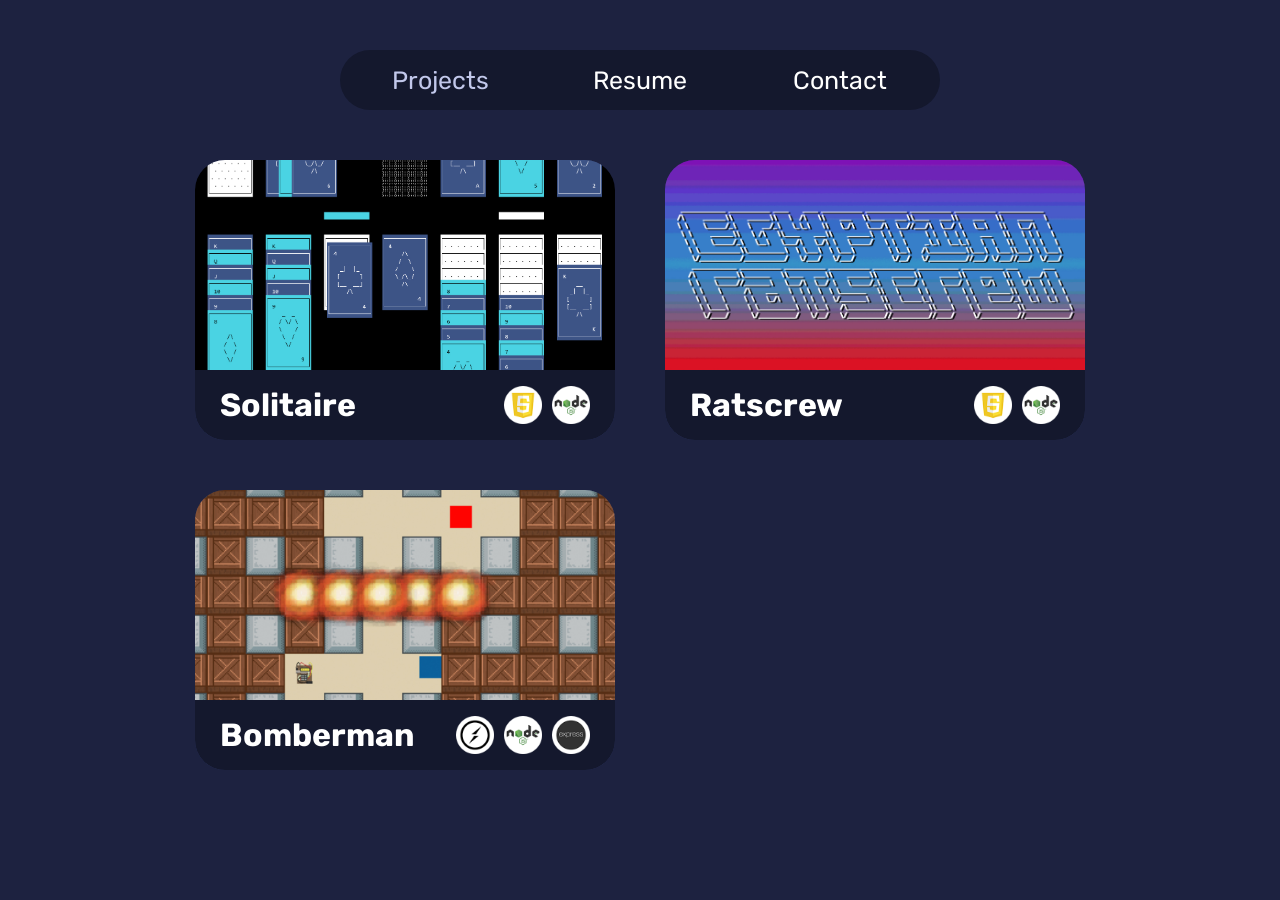
==== public/index.html @ 7356755d "File structure change for admin portal" ====
<!DOCTYPE html>
<html lang="en">
<head>
	<meta name="viewport" content="width=device-width, initial-scale=1" charset="UTF-8">
	<title>Julian Pabloff</title>
	<link href="https://fonts.googleapis.com/css?family=Rubik:400,700&display=swap" rel="stylesheet">
	<link rel="stylesheet" href="css/style.css">
	<link rel="stylesheet" href="css/links.css">
	<link rel="stylesheet" href="css/project.css">
	<link rel="stylesheet" href="css/modal.css">
	<link rel="stylesheet" href="css/resume.css">
	<link rel="stylesheet" href="css/contact.css">
	<script src="js/main.js"></script>
	<script src="js/project.js"></script>
</head>

<body>
	<div id="site-content"></div>
	<div id="main-container">
		<!-- <img src="img/julian-angular-signature.svg"/> -->
		<nav id="link-list">
			<a class="selected" id="projects-nav">Projects</a>
			<a id="resume-nav">Resume</a>
			<a id="contact-nav">Contact</a>
			<div id="highlight"></div>
		</nav>
		<div id="project-container">
			<div class="project" id="Solitaire">
				<div class="thumbnail solitaire-background"></div>
				<div class="moving-div">
					<div class="banner">
						<h2>Solitaire</h2>
						<div class="tech-icons">
							<img class="Javascript" src="img/technologies/javascript.png">
							<img class="Node.js" src="img/technologies/nodejs.png">
						</div>
					</div>
					<div class="description">
						<p>A fully functional solitaire application that runs in the terminal. Features include color themes, and vim key support for fast gameplay.</p>
					</div>
				</div>
				<button class="expand-button">
					<span>Select</span>
				</button>
			</div>
			<div class="project" id="Ratscrew">
				<div class="thumbnail ratscrew-background"></div>
				<div class="moving-div">
					<div class="banner">
						<h2>Ratscrew</h2>
						<div class="tech-icons">
							<img class="Javascript" src="img/technologies/javascript.png">
							<img class="Node.js" src="img/technologies/nodejs.png">
						</div>
					</div>
					<div class="description">
						<p>A multiplayer card game application that mimics the game Egyptian Ratscrew. It supports 2 to 4 players and runs in the terminal.</p>
					</div>
				</div>
				<button class="expand-button">
					<span>Select</span>
				</button>
			</div>
			<div class="project" id="Bomberman">
				<div class="thumbnail bomberman-background"></div>
				<div class="moving-div">
					<div class="banner">
						<h2>Bomberman</h2>
						<div class="tech-icons">
							<img class="socket.io" src="img/technologies/socketio.png">
							<img class="Node.js" src="img/technologies/nodejs.png">
							<img class="Express" src="img/technologies/express.png">
						</div>
					</div>
					<div class="description">
						<p>Inspired by a classic videogame, this app is a multiplayer game where you try to blow up the other players to win.</p>
					</div>
				</div>
				<button class="expand-button">
					<span>Select</span>
				</button>
			</div>
		</div>

		<div id="resume-container">
			<div class="button-container">
				<a href="julianpabloff.pdf" target="_blank" class="button" id="download-button" download>Download PDF</a>
			</div>
			<div class="page">
				<header>
					<div>
						<h1>JULIAN PABLOFF</h1>
						<h2>Full Stack Developer</h2>
					</div>
					<div class="contact_info">
						<span><a href="mailto:julianpabloff@gmail.com">julianpabloff@gmail.com</a> || (253) 777-9682</span>
						<a href="https://www.linkedin.com/in/julianpabloff" target="_blank">https://www.linkedin.com/in/julianpabloff</a>
						<a href="https://www.github.com/julianpabloff" target="_blank">https://www.github.com/julianpabloff</a>
					</div>
				</header>

				<main id="page1">
					<div class="projects">
						<h3>PROJECTS</h3>
						<div class="item">
							<div class="title">
								<h4>Instaspam - React</h4>
								<a href="https://github.com/Ne0nWinds/InstaSpam" target="_blank">[Click to view]</a>
							</div>
							<p>A photo sharing website similar to Instagram in which users can upload images and like other people's images.</p>
							<p>Technologies Used:</p>
							<ul>
								<li><b>React:</b> used to make the app run on a single page, like Instagram</li>
								<li><b>Node.js:</b> URL routing, data management,  and database design</li>
								<li><b>Express:</b> framework for communicating with the database</li>
								<li><b>MongoDB:</b> image storage and user info, and relationships between the two</li>
							</ul>
							<p>Other Features:</p>
							<ul>
								<li>Login and register page dynamically changes depending if the username entered exists in the database</li>
								<li>For file uploading we used Multer, and implemented drag and drop uploading</li>
							</ul>
						</div>
						<div class="item">
							<div class="title">
								<h4>Wedding Planner - C#/.NET</h4>
								<a href="https://www.github.com/julianpabloff/wedding_planner" target="_blank">[Click to view]</a>
							</div>
							<p>A website for creating wedding events. Users can create an account, add events, and RSVP.</p>
							<p>Technologies Used:</p>
							<ul>
								<li><b>.NET Framework:</b> used for all MVC (Models Views Contorllers) operations</li>
								<li><b>Entity Framework:</b> database communication that utilizes C# object-oriented code</li>
								<li><b>MySQL:</b> database design - many to many relationships and <b>CRUD</b> operations</li>
							</ul>
							<p>Other Features:</p>
							<ul>
							<li><span>Implements login and registration</span></li>
							</ul>
						</div>
						<div class="item">
							<div class="title">
								<h4>BomberMan - Javascript</h4>
								<a href="https://github.com/Ne0nWinds/BomberMan" target="_blank">[Click to view]</a>
							</div>
							<p>Inspired by a classic videogame, this app is a multiplayer game where you try to blow up the other players to win.</p>
							<p>Technologies used:</p>
							<ul>
								<li><b>Node.js:</b> server logic and managing players</li>
								<li><b>Socket.io:</b> enables multiple users to connect to the server</li>
								<li>Implements <b>object-oriented programming</b> with separate classes for game logic, display, controllers, etc.</li>
								<li>Random item drops that modify player speed and bomb power</li>
							</ul>
						</div>
						<div class="item">
							<div class="title">
								<h4>Ratscrew - Javascript</h4>
								<a href="https://github.com/julianpabloff/ratscrew" target="_blank">[Click to view]</a>
							</div>
							<p>A multiplayer card game application that mimics the game Egyptian Ratscrew. It supports 2 to 4 players and runs in the terminal.</p>
							<ul>
								<li>Made using <b>Node.js</b> and its console.log methods to dynamically move the cursor and draw the screen with high efficiency</li>
								<li>Implements <b>object-oriented programming</b> with separate classes for game rules, cards, players, controllers, and display</li>
								<li>Minimalist ASCII design with health bars to indicate how many cards you have</li>
								<li>Currently working on an online multiplayer system that utilizes TCP sockets</li>
							</ul>
						</div>
					</div>
					<div class="skills">
						<h3>SKILLS</h3>
						<div class="skill">
							<h4>Languages</h4>
							<ul>
								<li>Javascript</li>
								<li>Typescript</li>
								<li>Python</li>
								<li>C#</li>
								<li>SQL</li>
							</ul>
						</div>
						<div class="skill">
							<h4>Front End</h4>
							<ul>
								<li>React</li>
								<li>Angular</li>
								<li>HTML5</li>
								<li>CSS3</li>
								<li>Bootstrap</li>
								<li>jQuery</li>
								<li>Ajax</li>
							</ul>
						</div>
						<div class="skill">
							<h4>Back End</h4>
							<ul>
								<li>MySQL</li>
								<li>MongoDB</li>
								<li>Node.js</li>
								<li>PySpark</li>
								<li>Azure Databricks</li>
							</ul>
						</div>
						<div class="skill">
							<h4>Libraries & Frameworks</h4>
							<ul>
								<li>.NET Core</li>
								<li>ASP.NET</li>
								<li>Entity Framework</li>
								<li>Flask</li>
								<li>Django</li>
								<li>Express</li>
								<li>Mongoose</li>
							</ul>
						</div>
						<h3>SOFT SKILLS</h3>
						<ul>
							<li>Collaboration</li>
							<li>Problem Solving</li>
							<li>Detail-oriented</li>
							<li>Adaptive Learner</li>
							<li>Teaching</li>
						</ul>
					</div>
				</main>
			</div>
			<footer>
				<p>Page 1 of 2</p>
			</footer>
			<div class="page">
				<main id="page2">
					<div class="work">
						<h3>WORK EXPERIENCE</h3>
						<div class="item">
							<h4>Full Stack Junior Software Developer (Full Time) - MacDonald Miller (Seattle, WA)<span>Jan 2021 - Present</span></h4>
							<p>The purpose of this project was to create an web application that creates and manages estimates for construction jobs for the company. I worked on a small team with three other developers so I was able to play a bigger role than before in the design and development of the application.</p>
							<h4>Angular, C#, SQL<span>MacCap</span></h4>
							<ul>
								<li>Utilized an <span class="bold">Agile workflow</span> and <span class="bold">Azure DevOps</span> features to stay organized and work efficiently</li>
								<li>Used my front end experience to greatly improve the visual look and user experience of key parts of the application</li>
								<li>Used my UX experience to make suggestions to the team about how to improve the logic and operation of features</li>
								<li>Learned more about SQL: how to make transactions, stored procedures, and do schema comparisons, for example</li>
							</ul>
						</div>
						<div class="item">
							<h4>Full Stack Software Developer (Full Time) - Accenture (Redmond, WA)<span>Sept. 2020 - Dec. 2021</span></h4>
							<p>This consulting job gave me exposure to many different projects and technologies. I was assigned to the Microsoft account and worked on various projects such as:</p>
							<div class="indent">
								<h4>Angular, Node.js, PostgreSQL<span>Digital Value Delivery</span></h4>
								<ul>
									<li>A Microsoft tool for creating Business Scenarios to estimate revenue for various industries and accounts</li>
									<li>Utilized my full stack experience to make improvements to the front end design, API logic, and database structure</li>
									<li>Created a dynamic filtering tool that changes its available selections based on the filtered content</li>
								</ul>
								<h4>Angular, C#, SQL<span>ATOM Portal</span></h4>
								<ul>
									<li>Full stack web application for managing and visulizing Microsoft incident tickets, teams, and shifts</li>
									<li>Worked with front end, API, and back end code for various site improvements and new features</li>
								</ul>
								<h4>PySpark, Azure Databricks<span>Microsoft Federal</span></h4>
								<ul>
									<li>Developed data reports for contract data</li>
									<li>Used PySpark to make complex queries and functions to satisfy data mapping requirements</li>
								</ul>
								<h4>C#, Microsoft Bot Framework<span>Azure Chat Bot</span></h4>
								<ul>
									<li>Developed a chat bot that utilizes Azure Dev Ops APIs to help users create user stories</li>
									<li>Gained experience with Agile workflow, submitting code, and planning out sprints</li>
								</ul>
							</div>
						</div>
					</div>
					<div class="education">
						<h3>EDUCATION</h3>
						<div class="item">
							<div class="title">
								<h4>Coding Dojo (Bellevue, WA)</h4>
								<a href="https://certificate.dojo.news/9487851b-7a06-4494-9e7f-b852196b7a6d" target="_blank">[Click to view]</a>
							</div>
							<p>Received a Certificate of Completion in Full Stack Web Development as a result of over 1000 hours of studying three separate stacks and creating functional web applications.</p>
						</div>
						<div class="item">
							<h4>Puyallup High School (Puyallup, WA)</h4>
							<p>Took Advanced Placement courses in computer science, natural science, and math. Scored a perfect score on the final computer science AP Exam and recieved an A in the class. Graduated with an 3.00 overall GPA. </p>
						</div>
					</div>
				</main>
			</div>
			<footer>
				<p>Page 2 of 2</p>
		</div>

		<div id="contact-container">
			<h1>Get in touch</h1>
			<div class="contact-links">
				<a href="mailto:julianpabloff@gmail.com" class="contact">
					<img src="img/gmail.png" />
					<h2>Email</h2>
				</a>
				<a href="https://www.linkedin.com/in/julianpabloff" target="_blank" class="contact">
					<svg viewBox="0 0 34 34" style="color: #0a66c2;"><path d="M34,2.5v29A2.5,2.5,0,0,1,31.5,34H2.5A2.5,2.5,0,0,1,0,31.5V2.5A2.5,2.5,0,0,1,2.5,0h29A2.5,2.5,0,0,1,34,2.5ZM10,13H5V29h5Zm.45-5.5A2.88,2.88,0,0,0,7.59,4.6H7.5a2.9,2.9,0,0,0,0,5.8h0a2.88,2.88,0,0,0,2.95-2.81ZM29,19.28c0-4.81-3.06-6.68-6.1-6.68a5.7,5.7,0,0,0-5.06,2.58H17.7V13H13V29h5V20.49a3.32,3.32,0,0,1,3-3.58h.19c1.59,0,2.77,1,2.77,3.52V29h5Z" fill="currentColor"></path></svg>
					<h2>LinkedIn</h2>
				</a>
				<a href="https://github.com/julianpabloff" target="_blank" class="contact">
					<svg viewBox="0 0 16 16" style="fill: white;"><path fill-rule="evenodd" d="M8 0C3.58 0 0 3.58 0 8c0 3.54 2.29 6.53 5.47 7.59.4.07.55-.17.55-.38 0-.19-.01-.82-.01-1.49-2.01.37-2.53-.49-2.69-.94-.09-.23-.48-.94-.82-1.13-.28-.15-.68-.52-.01-.53.63-.01 1.08.58 1.23.82.72 1.21 1.87.87 2.33.66.07-.52.28-.87.51-1.07-1.78-.2-3.64-.89-3.64-3.95 0-.87.31-1.59.82-2.15-.08-.2-.36-1.02.08-2.12 0 0 .67-.21 2.2.82.64-.18 1.32-.27 2-.27.68 0 1.36.09 2 .27 1.53-1.04 2.2-.82 2.2-.82.44 1.1.16 1.92.08 2.12.51.56.82 1.27.82 2.15 0 3.07-1.87 3.75-3.65 3.95.29.25.54.73.54 1.48 0 1.07-.01 1.93-.01 2.2 0 .21.15.46.55.38A8.013 8.013 0 0016 8c0-4.42-3.58-8-8-8z"></path></svg>
					<h2>Github</h2>
				</a>
			</div>
		</div>
	</div>


	<!-- MODALS -->
	<div id="modal-background">
		<!--SOLITAIRE-->
		<div id="Solitaire-modal" class="modal">
			<div class="modal-image solitaire-background">
				<svg class="modal-exit" viewbox="0 0 24 24">
					<path d="M12 10.586l7.293-7.293 1.414 1.414L13.414 12l7.293 7.293-1.414 1.414L12 13.414l-7.293 7.293-1.414-1.414L10.586 12 3.293 4.707l1.414-1.414L12 10.586z" fill="currentColor"></path>
				</svg>
			</div>
			<div class="modal-body">
				<header class="modal-main-element">
					<h1 id="modal-title">Solitaire</h1>
					<div class="deploy-button-container">
						<a class="deploy-button github" href="https://github.com/julianpabloff/solitaire" target="_blank">
							<svg viewBox="0 0 16 16" style="fill: white;"><path fill-rule="evenodd" d="M8 0C3.58 0 0 3.58 0 8c0 3.54 2.29 6.53 5.47 7.59.4.07.55-.17.55-.38 0-.19-.01-.82-.01-1.49-2.01.37-2.53-.49-2.69-.94-.09-.23-.48-.94-.82-1.13-.28-.15-.68-.52-.01-.53.63-.01 1.08.58 1.23.82.72 1.21 1.87.87 2.33.66.07-.52.28-.87.51-1.07-1.78-.2-3.64-.89-3.64-3.95 0-.87.31-1.59.82-2.15-.08-.2-.36-1.02.08-2.12 0 0 .67-.21 2.2.82.64-.18 1.32-.27 2-.27.68 0 1.36.09 2 .27 1.53-1.04 2.2-.82 2.2-.82.44 1.1.16 1.92.08 2.12.51.56.82 1.27.82 2.15 0 3.07-1.87 3.75-3.65 3.95.29.25.54.73.54 1.48 0 1.07-.01 1.93-.01 2.2 0 .21.15.46.55.38A8.013 8.013 0 0016 8c0-4.42-3.58-8-8-8z"></path></svg>
							Github
						</a>
						<!-- <a class="deploy-button play"> -->
						<!-- 	<svg viewBox="0 0 500 500" style="fill: white; height: 22px;"><path d="M429.6,212L101.5,22.6C72.4,5.8,36,26.8,36,60.5v378.8c0,33.6,36.4,54.7,65.5,37.8l328.1-189.4   C458.8,270.9,458.8,228.9,429.6,212z"/></svg> -->
						<!-- 	Play -->
						<!-- </a> -->
					</div>
				</header>
				<main>
					<div class="modal-tech-icons">
						<div class="modal-tech-icon">
							<img src="img/technologies/javascript.png">
							<p>Javascript</p>
						</div>
						<div class="modal-tech-icon">
							<img src="img/technologies/nodejs.png">
							<p>Node.js</p>
						</div>
					</div>
					<div class="modal-gallery modal-main-element">
						<div class="modal-gallery-navbar">
							<div class="left-nav">
								<h2>Gallery</h2>
								<p class="img-toggle-btn">
									<span class="image-toggle-btn-text">Expand</span>
								</p>
							</div>
							<div class="nav-buttons">
								<p class="image-counter">
									<span class="image-index">1</span> of <span class="image-counter">4</span>
								</p>
								<div class="indicator"></div>
								<div class="buttons">
									<button class="gallery-left">&lt;</button>
									<button class="gallery-right">&gt;</button>
								</div>
							</div>
						</div>
						<div class="modal-gallery-images">
							<div class="gallery-images-container">
								<img class="gallery-img collapsed" src="img/solitaire1.jpg">
								<img class="gallery-img collapsed" src="img/solitaire2.jpg">
								<img class="gallery-img collapsed" src="img/solitaire3.jpg">
								<img class="gallery-img collapsed" src="img/solitaire4.jpg">
							</div>
						</div>
					</div>
					<div class="modal-description modal-main-element">
						<p>This is a minimalist solitaire app that runs in the terminal. It features user configurable color modes and utilizes a very clever method of displaying a canvas in the terminal by defining individual sections of the screen that can be layered on top of one another (like Photoshop) to dynamically draw and update whatever you want on the screen. Everything has been optimized so that it can draw to the screen and update with virtually no delay.</p>
					</div>
				</main>
				<div class="modal-background solitaire-background"></div>
			</div>
		</div>

		<!-- RATSCREW -->
		<div id="Ratscrew-modal" class="modal">
			<div class="modal-image ratscrew-background">
				<svg class="modal-exit" viewbox="0 0 24 24">
					<path d="M12 10.586l7.293-7.293 1.414 1.414L13.414 12l7.293 7.293-1.414 1.414L12 13.414l-7.293 7.293-1.414-1.414L10.586 12 3.293 4.707l1.414-1.414L12 10.586z" fill="currentColor"></path>
				</svg>
			</div>
			<div class="modal-body">
				<header class="modal-main-element">
					<h1 id="modal-title">Ratscrew</h1>
					<div class="deploy-button-container">
						<a class="deploy-button github" draggable="false" href="https://github.com/julianpabloff/ratscrew" target="_blank">
							<svg viewBox="0 0 16 16" style="fill: white;"><path fill-rule="evenodd" d="M8 0C3.58 0 0 3.58 0 8c0 3.54 2.29 6.53 5.47 7.59.4.07.55-.17.55-.38 0-.19-.01-.82-.01-1.49-2.01.37-2.53-.49-2.69-.94-.09-.23-.48-.94-.82-1.13-.28-.15-.68-.52-.01-.53.63-.01 1.08.58 1.23.82.72 1.21 1.87.87 2.33.66.07-.52.28-.87.51-1.07-1.78-.2-3.64-.89-3.64-3.95 0-.87.31-1.59.82-2.15-.08-.2-.36-1.02.08-2.12 0 0 .67-.21 2.2.82.64-.18 1.32-.27 2-.27.68 0 1.36.09 2 .27 1.53-1.04 2.2-.82 2.2-.82.44 1.1.16 1.92.08 2.12.51.56.82 1.27.82 2.15 0 3.07-1.87 3.75-3.65 3.95.29.25.54.73.54 1.48 0 1.07-.01 1.93-.01 2.2 0 .21.15.46.55.38A8.013 8.013 0 0016 8c0-4.42-3.58-8-8-8z"></path></svg>
							Github
						</a>
						<a class="deploy-button play">
							<svg viewBox="0 0 500 500" style="fill: white; height: 22px;"><path d="M429.6,212L101.5,22.6C72.4,5.8,36,26.8,36,60.5v378.8c0,33.6,36.4,54.7,65.5,37.8l328.1-189.4   C458.8,270.9,458.8,228.9,429.6,212z"/></svg>
							Play
						</a>
					</div>
				</header>
				<main>
					<div class="modal-tech-icons">
						<div class="modal-tech-icon">
							<img src="img/technologies/javascript.png">
							<p>Javascript</p>
						</div>
						<div class="modal-tech-icon">
							<img src="img/technologies/nodejs.png">
							<p>Node.js</p>
						</div>
					</div>
					<div class="modal-gallery modal-main-element">
						<div class="modal-gallery-navbar">
							<div class="left-nav">
								<h2>Gallery</h2>
								<p class="img-toggle-btn">
									<span class="image-toggle-btn-text">Enlarge</span>
								</p>
							</div>
							<div class="nav-buttons">
								<p class="image-counter">
									<span class="image-index">1</span> of <span class="image-counter">4</span>
								</p>
								<div class="indicator">
									<!-- EXAMPLE -->
									<!-- <div class="indicator-element selected"></div> -->
									<!-- <div class="indicator-element"></div> -->
									<!-- <div class="indicator-element"></div> -->
								</div>
								<div class="buttons">
									<button class="gallery-left">&lt;</button>
									<button class="gallery-right">&gt;</button>
								</div>
							</div>
						</div>
						<div class="modal-gallery-images">
							<div class="gallery-images-container">
								<img class="gallery-img collapsed" src="img/ratscrew1.jpg">
								<img class="gallery-img collapsed" src="img/ratscrew2.jpg">
								<img class="gallery-img collapsed" src="img/ratscrew3.jpg">
							</div>
							<div class="image-scroll-layer"></div>
						</div>
					</div>
					<div class="modal-description modal-main-element">
						<p>This program is a local multiplayer terminal app for playing the fast-paced game Egyptian Ratscrew.</p>
						<p>Object-oriented programming was very useful for this project.</p>
						<p class="list-header">Upcoming features:</p>
						<ul>
							<li>Online Multiplayer via SSH</li>
							<li>Settings Menu to adjust default controls</li>
							<li>Theme selection (like Solitaire)</li>
						</ul>
					</div>
				</main>
				<div class="modal-background ratscrew-background"></div>
			</div>
		</div>

		<!--BOMBERMAN-->
		<div id="Bomberman-modal" class="modal">
			<div class="modal-image bomberman-background">
				<svg class="modal-exit" viewbox="0 0 24 24">
					<path d="M12 10.586l7.293-7.293 1.414 1.414L13.414 12l7.293 7.293-1.414 1.414L12 13.414l-7.293 7.293-1.414-1.414L10.586 12 3.293 4.707l1.414-1.414L12 10.586z" fill="currentColor"></path>
				</svg>
			</div>
			<div class="modal-body">
				<header class="modal-main-element">
					<h1 id="modal-title">Bomberman</h1>
					<div class="deploy-button-container">
						<a class="deploy-button github" href="https://github.com/Ne0nWinds/BomberMan" target="_blank">
							<svg viewBox="0 0 16 16" style="fill: white;"><path fill-rule="evenodd" d="M8 0C3.58 0 0 3.58 0 8c0 3.54 2.29 6.53 5.47 7.59.4.07.55-.17.55-.38 0-.19-.01-.82-.01-1.49-2.01.37-2.53-.49-2.69-.94-.09-.23-.48-.94-.82-1.13-.28-.15-.68-.52-.01-.53.63-.01 1.08.58 1.23.82.72 1.21 1.87.87 2.33.66.07-.52.28-.87.51-1.07-1.78-.2-3.64-.89-3.64-3.95 0-.87.31-1.59.82-2.15-.08-.2-.36-1.02.08-2.12 0 0 .67-.21 2.2.82.64-.18 1.32-.27 2-.27.68 0 1.36.09 2 .27 1.53-1.04 2.2-.82 2.2-.82.44 1.1.16 1.92.08 2.12.51.56.82 1.27.82 2.15 0 3.07-1.87 3.75-3.65 3.95.29.25.54.73.54 1.48 0 1.07-.01 1.93-.01 2.2 0 .21.15.46.55.38A8.013 8.013 0 0016 8c0-4.42-3.58-8-8-8z"></path></svg>
							Github
						</a>
						<a class="deploy-button play">
							<svg viewBox="0 0 500 500" style="fill: white; height: 22px;"><path d="M429.6,212L101.5,22.6C72.4,5.8,36,26.8,36,60.5v378.8c0,33.6,36.4,54.7,65.5,37.8l328.1-189.4   C458.8,270.9,458.8,228.9,429.6,212z"/></svg>
							Play
						</a>
					</div>
				</header>
				<main>
					<div class="modal-tech-icons">
						<div class="modal-tech-icon">
							<img src="img/technologies/socketio.png">
							<p>socket.io</p>
						</div>
						<div class="modal-tech-icon">
							<img src="img/technologies/nodejs.png">
							<p>Node.js</p>
						</div>
						<div class="modal-tech-icon">
							<img src="img/technologies/express.png">
							<p>Express</p>
						</div>
					</div>
					<div class="modal-gallery modal-main-element">
						<div class="modal-gallery-navbar">
							<div class="left-nav">
								<h2>Gallery</h2>
								<p class="img-toggle-btn">
									<span class="image-toggle-btn-text">Expand</span>
								</p>
							</div>
							<div class="nav-buttons">
								<p class="image-counter">
									<span class="image-index">1</span> of <span class="image-counter">4</span>
								</p>
								<div class="indicator"></div>
								<div class="buttons">
									<button class="gallery-left">&lt;</button>
									<button class="gallery-right">&gt;</button>
								</div>
							</div>
						</div>
						<div class="modal-gallery-images">
							<div class="gallery-images-container">
								<img class="gallery-img collapsed" src="img/bomberman1.jpg">
								<img class="gallery-img collapsed" src="img/bomberman2.jpg">
								<img class="gallery-img collapsed" src="img/bomberman3.jpg">
								<img class="gallery-img collapsed" src="img/bomberman4.jpg">
							</div>
						</div>
					</div>
					<div class="modal-description modal-main-element">
						<p>This is a simple (but actually really fun) multiplayer game my friend and I created when we were in a coding bootcamp together. It was our end of class project for the javascript related part of the course. We made this to learn advanced javascript techniques as well as how sockets work.</p>
					</div>
				</main>
				<div class="modal-background bomberman-background"></div>
			</div>
		</div>
	</div>
	<p id="tech-label"></p>
</body>
---- public/css/style.css ----
* {
	margin: 0;
	padding: 0;
}

:root {
	--button-color: #0cf;
	--button-color-dark: #0ae;
	--list-element-width: 200px;
	--list-height: 60px;
	--list-radius: 30px;
	--element-radius: 30px;
	--page-color: #1d2240; /* 29 34 64 */
	--window-color: #14182d; /* 20 24 45 */
	--selected-color: #28305a; /* 40 48 90 */
	--modal-body-color: rgba(20, 24, 45, 0.5);
	--modal-hover-color: rgba(20, 24, 45, 0.8);
}

body {
	font-family: 'Rubik', sans-serif;
	font-size: 20px;
	overflow-x: hidden;
	background-color: var(--page-color);
	color: white;
}
div#main-container {
	width: 100vw;
	min-height: 100vh;
	display: flex;
	flex-direction: column;
	align-items: center;
	background-color: var(--page-color);
}

h2 { font-size: 32px; }

a {
	text-decoration: none;
	color: white;
	user-select: none;
}

button {
	border: none;
	font: inherit;
	color: inherit;
	cursor: pointer;
	background-color: transparent;
	transition: background-color .2s;
}
---- public/css/links.css ----
nav#link-list {
	list-style: none;
	display: flex;
	background-color: var(--window-color);
	border-radius: 30px;
	height: 60px;
	width: 600px;
	margin: 50px 0;
	position: relative;
}

nav#link-list a {
	font-size: 25px;
	color: white;
	width: var(--list-element-width);
	height: var(--list-height);
	border-radius: var(--list-radius);
	display: flex;
	justify-content: center;
	align-items: center;
	user-select: none;
	transition: color 0.15s;
	z-index: 1;
}
nav#link-list a.selected {
	color: #c2c8eb;
}

div#highlight {
	width: var(--list-element-width);
	height: var(--list-height);
	background-color: var(--selected-color);
	border-radius: var(--list-radius);
	opacity: 0;
	position: absolute;
}

@media only screen and (max-width: 671.42px) {
	nav#link-list {
		width: calc(100vw * 42 / 47);
		height: calc(100vw * 42 / 470);
		margin: calc(100vw * 7 / 94);
	}
	nav#link-list a {
		width: calc(100vw * 14 / 47);
		height: calc(100vw * 42 / 470);
		font-size: calc(100vw * 7 / 188);
	}
	div#highlight {
		width: calc(100vw * 14 / 47);
		height: calc(100vw * 42 / 470);
	}
}
@media (orientation: landscape) and (max-height: 671.42px) {
	nav#link-list {
		width: calc(100vh * 42 / 47);
		height: calc(100vh * 42 / 470);
		margin: calc(100vh * 7 / 94);
	}
	nav#link-list a {
		width: calc(100vh * 14 / 47);
		height: calc(100vh * 42 / 470);
		font-size: calc(100vh * 7 / 188);
	}
	div#highlight {
		width: calc(100vh * 14 / 47);
		height: calc(100vh * 42 / 470);
	}
}
---- public/css/project.css ----
div#project-container {
	display: grid;
	grid-template-columns: 1fr 1fr;
	grid-gap: 50px;
	margin-bottom: 50px;
}
div.project {
	background-color: var(--selected-color);
	border-radius: var(--element-radius);
	color: white;
	width: 420px;
	height: 280px;
	overflow: hidden;
	position: relative;
	transition: bottom .2s;
	cursor: pointer;
}

div.thumbnail {
	width: 100%;
	height: 210px;
}
div.ratscrew-background {
	background: url(../img/ratscrew.jpg) center;
	background-size: cover;
}
div.bomberman-background {
	background: url(../img/bomberman.jpg) center;
	background-size: cover;
}
div.solitaire-background {
	background: url(../img/solitaire.jpg) center;
	background-size: cover;
}

div.moving-div {
	position: relative;
	bottom: 0;
	transition: bottom 0.2s;
}

div.banner {
	height: 70px;
	display: flex;
	align-items: center;
	justify-content: space-between;
	padding: 0 25px;
	background-color: var(--window-color);
	position: relative;
	z-index: 2;
}
div.tech-icons {
	font-size: 0;
	display: grid;
	grid-auto-flow: column;
	grid-gap: 10px;
}
div.tech-icons img {
	height: 38px;
}
p#tech-label {
	position: absolute;
	left: 0;
	font-size: 20px;
	color: white;
	background-color: var(--selected-color);
	padding: 8px 12px;
	border-radius: 5px;
	z-index: 3;
	display: none;
}

div.description {
	background-color: rgba(20, 24, 45, 0.8);
	height: 140px;
	padding: 20px 25px;
	font-size: 20px;
	box-sizing: border-box;
}

button.expand-button {
	width: 100%;
	height: 70px;
	background-color: var(--selected-color);
	position: absolute;
	bottom: 0;
	z-index: 1;
	cursor: pointer;
	display: flex;
	justify-content: center;
	align-items: center;
	transition: background-color .2s;
}
button.expand-button span {
	font-size: 24px;
	font-weight: bolder;
	opacity: 0;
	transition: opacity 0.9s;
	user-select: none;
}
button.expand-button:hover { background-color: #3b4474; }

/* @media only screen and (max-width: 990px) { */
/* 	div#project-container { */
/* 		grid-template-columns: 1fr; */
/* 	} */
/* 	div.project { */
/* 		cursor: pointer; */
/* 	} */
/* 	div.description { */
/* 		display: none; */
/* 	} */
/* 	button.expand-button { */
/* 		display: none; */
/* 	} */
/* } */
/* @media only screen and (max-width: 520px) { */
/* 	div#project-container { */
/* 		grid-gap: calc((100vw - 420px) / 2); */
/* 	} */
/* } */
/* @media only screen and (max-width: 470px) { */
/* 	div#project-container { */
/* 		grid-gap: calc(100vw * 5 / 94); */
/* 	} */
/* 	div.project { */
/* 		/1* width: calc(100vw - 50px); *1/ */
/* 		/1* height: calc(((100vw - 50px) * 14) / 21); *1/ */
/* 		width: calc(100vw * 42 / 47); */
/* 		height: calc(100vw * 28 / 47); */
/* 		border-radius: calc(100vw * 3 / 47); */
/* 	} */
/* 	div.thumbnail { */
/* 		height: calc(100vw * 21 / 47); */
/* 	} */
/* 	div.banner { */
/* 		height: calc(100vw * 7 / 47); */
/* 		padding: 0 calc(100vw * 5 / 94); */
/* 	} */
/* 	div.banner h2 { */
/* 		font-size: calc(100vw * 16 / 235); */
/* 	} */
/* 	div.tech-icons { */
/* 		grid-gap: calc(100vw / 47); */
/* 	} */
/* 	div.tech-icons img { */
/* 		height: calc(100vw * 19 / 235); */
/* 	} */
/* } */
/* @media (orientation: landscape) and (max-height: 990px) { */
/* 	div#project-container { */
/* 		grid-template-columns: 1fr 1fr; */
/* 	} */
/* 	@media only screen and (max-width: 990px) { */
/* 		div#project-container { */
/* 			grid-gap: calc((100vw - 840px) / 3); */
/* 		} */
/* 	} */
/* 	@media only screen and (max-width: 915px) { */
/* 		div#project-container { */
/* 			grid-gap: 25px; */
/* 		} */
/* 		div.project { */
/* 			width: calc(100vw * 420 / 915); */
/* 			height: calc(100vw * 280 / 915); */
/* 			border-radius: calc(100vw * 30 / 915); */
/* 		} */
/* 		div.thumbnail { */
/* 			height: calc(100vw * 210 / 915); */
/* 		} */
/* 		div.banner { */
/* 			height: calc(100vw * 70 / 915); */
/* 			padding: 0 calc(100vw * 25 / 915); */
/* 		} */
/* 		div.banner h2 { */
/* 			font-size: calc(100vw * 32 / 915); */
/* 		} */
/* 		div.tech-icons { */
/* 			grid-gap: calc(100vw * 10 / 915); */
/* 		} */
/* 		div.tech-icons img { */
/* 			height: calc(100vw * 38 / 915); */
/* 		} */
/* 	} */
/* } */
---- public/css/modal.css ----
div#modal-background {
	width: 100vw;
	min-height: 100vh;
	box-sizing: border-box;
	padding-bottom: 160px;
	display: none;
	flex-direction: column;
	align-items: center;
	background-color: rgba(0, 0, 0, 0.5);
	opacity: 0;
	transition: opacity 0.25s;
	position: absolute;
	z-index: 2;
	/* overflow: auto; */
}
div.modal {
	/* width: calc(100% - 180px); */
	/* height: 50vh; */
	width: 750px;
	height: min-content;
	color: white;
	background-color: var(--page-color);
	border-radius: 30px;
	display: none;
	flex-direction: column;
	position: relative;
	overflow: hidden;
	z-index: 3;
	transition: top 0.3s;
}

.modal-main-element {
	margin-bottom: 25px;
	padding: 20px 25px;
	border-radius: var(--element-radius);
	background-color: var(--modal-body-color);
}

/* TOP IMAGE */
div.modal div.modal-image {
	/* background: url(../img/ratscrew.jpg) center; */
	/* background-size: cover; */
	width: 100%;
	height: 400px;
	border-radius: 30px 30px 0 0;
	position: relative;
}
svg.modal-exit {
	height: 25px;
	background-color: var(--modal-body-color);
	padding: 7px;
	border-radius: 32px;
	cursor: pointer;
	transition: background-color 0.2s;
	position: absolute;
	top: 15px;
	right: 15px;
}
svg.modal-exit:hover {
	background-color: var(--window-color);
}

/* BODY */
div.modal div.modal-body {
	/* height: 1000px; */
	position: relative;
	overflow: hidden;
	box-sizing: border-box;
	padding: 30px;
	/* background: url(../img/ratscrew.jpg) center; */
	/* background-size: cover; */
}
div.modal div.modal-background {
	/* background: url(../img/ratscrew.jpg) center; */
	/* background-size: cover; */
	transform: scale(1.05);
	filter: blur(30px) brightness(.9);
	width: 100%;
	height: 100%;
	position: absolute;
	top: 0;
	left: 0;
	z-index: -1;
}

/* HEADER */
div.modal header {
	box-sizing: border-box;
	display: flex;
	justify-content: space-between;
	align-items: center;
}
div.modal h1 {
	font-size: 40px
}
div.deploy-button-container {
	display: flex;
}
a.deploy-button {
	height: 50px;
	padding: 0 20px;
	display: flex;
	align-items: center;
	border-radius: 10px;
	margin-left: 20px;
	transition: background-color .2s;
	cursor: pointer;
}
a.deploy-button svg {
	height: 25px;
	margin-right: 10px;
}
a.github { background-color: #3f57d9; }
a.github:hover { background-color: #3045b5; }
a.play { background-color: #439343; }
a.play:hover { background-color: #227e22; }

/* TECH ICONS */
div.modal-tech-icons {
	display: flex;
	margin-bottom: 25px;
}
div.modal-tech-icon {
	height: 60px;
	display: flex;
	align-items: center;
	border-radius: var(--element-radius);
	box-sizing: border-box;
	padding: 12px;
	margin-right: 20px;
	background-color: var(--modal-body-color);
}
div.modal-tech-icon img {
	height: 100%;
}
div.modal-tech-icon p {
	font-size: 20px;
	margin: 0 12px;
}

/* GALLERY */
div.modal-gallery {
	width: 640px;
	padding-bottom: 25px;
	display: flex;
	flex-direction: column;
}

div.modal-gallery-navbar {
	display: flex;
	justify-content: space-between;
	align-items: center;
	margin-bottom: 20px;
}
div.left-nav, div.nav-buttons {
	display: flex;
	align-items: center;
}
div.nav-buttons div.indicator {
	display: grid;
	grid-auto-flow: column;
	grid-gap: 9px;
}
div.indicator div.indicator-element {
	height: 6px;
	width: 35px;
	border-radius: 3px;
	background-color: var(--modal-body-color);
	transition: background-color .15s;
}
div.indicator div.indicator-element.selected {
	background-color: white;
}
p.img-toggle-btn {
	display: flex;
	align-items: center;
	justify-content: center;
	width: 75px;
	height: 35px;
	padding: 0 20px;
	margin-left: 20px;
	font-size: 19px;
	border-radius: 10px;
	background-color: var(--modal-body-color);
	transition: background-color .2s;
	cursor: pointer;
	user-select: none;
}
p.img-toggle-btn:hover {
	background-color: var(--modal-hover-color);
}
p.image-counter {
	display: none;
}
div.nav-buttons div.buttons {
	display: grid;
	grid-auto-flow: column;
	grid-gap: 9px;
	margin-left: 20px;
}
div.nav-buttons button {
	width: 40px;
	height: 40px;
	font-size: 24px;
	border-radius: 20px;
	background-color: var(--modal-body-color);
}
div.modal-gallery-navbar button:hover {
	background-color: var(--modal-hover-color);
}

div.modal-gallery-images {
	display: flex;
	border-radius: 25px;
	overflow-x: hidden;
}
div.gallery-images-container {
	display: flex;
	position: relative;
	right: 0;
	transition: right 0.4s;
}
div.gallery-images-container.loop {
	display: none;
}
img.gallery-img {
	width: 196.67px;
	margin-right: 25px;
	border-radius: 25px;
	cursor: pointer;
	transition: filter, width 0.4s;
	user-select: none;
}
/* img.expanded { */
/* 	cursor: default; */
/* } */
img.collapsed:hover {
	filter: brightness(0.7);
}


/* DESCRIPTION */
div.modal-description { margin-bottom: 0 }
div.modal-description * { line-height: 25px; }
div.modal-description p {
	margin-bottom: 15px;
}
div.modal-description p.list-header {
	margin-bottom: 5px;
}
div.modal-description ul {
	list-style-position: inside;
}
div.modal-description > *:last-child {
	margin: 0;
}

@media only screen and (max-width: 990px) and (min-width: 801px) {
	div.modal {
		top: 25px;
		transition: none;
	}
}
/* When window constricts modal */
@media only screen and (max-width: 800px) {
	div.modal {
		top: calc(100vw * 25 / 800);
		width: calc(100vw * 750 / 800);
		transition: none;
	}
	div.modal div.modal-body {
		padding: calc(100vw * 3 / 80);
	}
	div.modal div.modal-image {
		height: 50vw;
	}
	.modal-main-element {
		margin-bottom: calc(100vw / 32);
		padding: calc(100vw / 40) calc(100vw / 32);
		border-radius: calc(100vw * 3 / 80);
	}
	div.modal h1 {
		font-size: calc(100vw / 20);
	}
	a.deploy-button {
		height: calc(100vw / 16);
		padding: 0 calc(100vw / 40);
		border-radius: calc(100vw / 80);
		margin-left: calc(100vw / 40);
		font-size: calc(100vw / 40);
	}
	a.deploy-button svg {
		height: calc(100vw / 32);
		margin-right: calc(100vw / 80);
	}
	div.modal-tech-icons {
		margin-bottom: calc(100vw / 32);
	}
	div.modal-tech-icon {
		height: calc(100vw * 3 / 40);
		border-radius: calc(100vw * 3 / 80);
		padding: calc(100vw * 3 / 200);
		margin-right: calc(100vw / 40);
	}
	div.modal-tech-icon p {
		font-size: calc(100vw / 40);
		margin: 0 calc(100vw * 3 / 200);
	}
}
/* @media (orientation: landscape) and (max-height: 800px){ */
/* 	div.modal { */
/* 		top: calc(100vh * 25 / 800); */
/* 		width: calc(100vh * 750 / 800); */
/* 		transition: none; */
/* 	} */
/* 	div.modal div.modal-body { */
/* 		padding: calc(100vh * 3 / 80); */
/* 	} */
/* 	div.modal div.modal-image { */
/* 		height: 50vh; */
/* 	} */
/* 	.modal-main-element { */
/* 		margin-bottom: calc(100vh / 32); */
/* 		padding: calc(100vh / 40) calc(100vh / 32); */
/* 		border-radius: calc(100vh * 3 / 80); */
/* 	} */
/* 	div.modal h1 { */
/* 		font-size: calc(100vh / 20); */
/* 	} */
/* 	a.deploy-button { */
/* 		height: calc(100vh / 16); */
/* 		padding: 0 calc(100vh / 40); */
/* 		border-radius: calc(100vh / 80); */
/* 		margin-left: calc(100vh / 40); */
/* 		font-size: calc(100vh / 40); */
/* 	} */
/* 	a.deploy-button svg { */
/* 		height: calc(100vh / 32); */
/* 		margin-right: calc(100vh / 80); */
/* 	} */
/* 	div.modal-tech-icons { */
/* 		margin-bottom: calc(100vh / 32); */
/* 	} */
/* 	div.modal-tech-icon { */
/* 		height: calc(100vh * 3 / 40); */
/* 		border-radius: calc(100vh * 3 / 80); */
/* 		padding: calc(100vh * 3 / 200); */
/* 		margin-right: calc(100vh / 40); */
/* 	} */
/* 	div.modal-tech-icon p { */
/* 		font-size: calc(100vh / 40); */
/* 		margin: 0 calc(100vh * 3 / 200); */
/* 	} */
/* } */
---- public/css/resume.css ----
div#resume-container {
	display: none;
	flex-direction: column;
	align-items: center;
	font-family: "Arial";
	font-size: 14px;
	color: #333;
}
div#resume-container a {
	color: #333;
	text-decoration: none;
}
div#resume-container a:hover {
	color: #999;
	text-decoration: underline;
}
div#resume-container h1 {
	letter-spacing: 2.5px;
}
div#resume-container h2 {
	color: #999;
	font-size: 18px;
	font-weight: lighter;
}
div#resume-container h3 {
	letter-spacing: 1.5px;
	margin-bottom: 10px;
}
div#resume-container h4 {
	font-size: 15px;
	margin-right: 10px;
	margin-bottom: 5px;
}
	div#resume-container h4 span {
		font-weight: lighter;
		color: #555;
	}
	div#resume-container h4 span:before {
		content: '//';
		margin: 0 7px 0 9px;
	}
div#resume-container p {
	margin-bottom: 5px;
}
div#resume-container p.bold { font-weight: bolder; }
div#resume-container span.bold { font-weight: bolder; }
div#resume-container ul {
	padding-left: 1em;
	margin-bottom: 7px;
}
	div#resume-container ul li {
		margin-bottom: 3px;
	}
div#resume-container div.indent {
	padding-left: 1em;
}

div#resume-container div.page {
	width: 750px;
	height: 1020px;
	padding: 50px 50px 0 50px;
	background-color: white;
}
div#resume-container header {
	display: flex;
	justify-content: space-between;
	margin-bottom: 20px;
}
	div#resume-container div.contact_info {
		width: 350px;
		text-align: right;
	}
		div.contact_info p, div.contact_info a {
			margin: 0;
		}
div#resume-container main#page1 {
	display: flex;
	justify-content: space-between;
}
	div#resume-container div.projects {
		padding: 0 20px 0 0;
	}
		div#resume-container div.item {
			margin-bottom: 20px;
		}
			div#resume-container div.title {
				display: flex;
			}
	div#resume-container div.skills {
		width: 180px;
	}
		div#resume-container div.skill {
			margin-bottom: 15px;
		}
div#resume-container footer {
	width: 850px;
	height: 30px;
	background-color: white;
	text-align: center;
	margin-bottom: 30px;
}
	div#resume-container footer p {
		color: #aaa;
	}

@media only screen and (max-width: 850px) {
	div#resume-container body {
		align-items: flex-start;
	}
}

@media print  {
	div#resume-container body {
		padding: 0;
	}
	div.page {
	}
	div#resume-container footer {
		margin: 0;
	}
	div#resume-container div.title a {
		display: none;
	}
}

div#resume-container div.button-container {
	width: 100vw;
	position: fixed;
	z-index: 1;
	display: flex;
	justify-content: center;
	bottom: 75px;
}
div#resume-container a.button {
	text-decoration: none;
	color: white;
	display: inline-block;
	position: relative;
	border: 3px solid white;
	border-radius: 10px;
	padding: 10px 40px;
	font-size: 18px;
	overflow: hidden;
	cursor: pointer;
	user-select: none;
}
div#resume-container.button:before {
	content: '';
	position: absolute;
	width: 20%;
	height: 20%;
	left: 40%;
	top: 40%;
	background-color: #2f3f5b;
	opacity: 0;
	border-radius: 25px;
	transition: all .2s ease-out;
	z-index: -1;
}
div#resume-container.button:hover:before {
	width: 120%;
	height: 120%;
	left: -10%;
	top: -10%;
	opacity: 1;
}
div#resume-container a.button:after {
	content: '';
	position: absolute;
	left: 0;
	top: 0;
	width: 100%;
	height: 100%;
	background-color: #151f31;
	border-radius: 7px;
	z-index: -2;
}
---- public/css/contact.css ----
div#contact-container {
	display: none;
	flex-direction: column;
	align-items: center;
}

div#contact-container h1 {
	font-size: 40px;
	margin-bottom: 50px;
}

div.contact-links {
	width: 100%;
	display: grid;
	/* grid-template-columns: 1fr 1fr; */
	grid-auto-flow: column;
	grid-gap: 50px;
}

a.contact {
	width: 250px;
	height: 80px;
	display: flex;
	justify-content: center;
	align-items: center;
	box-sizing: border-box;
	padding: 0 25px;
	background-color: var(--window-color);
	border-radius: 30px;
	position: relative;
	transition: background-color 0.2s;
}
a.contact:hover {
	background-color: var(--selected-color);
}

a.contact img, a.contact svg {
	width: 40px;
	margin-right: 15px;
}

a.contact h2 {
	font-size: 24px;
}
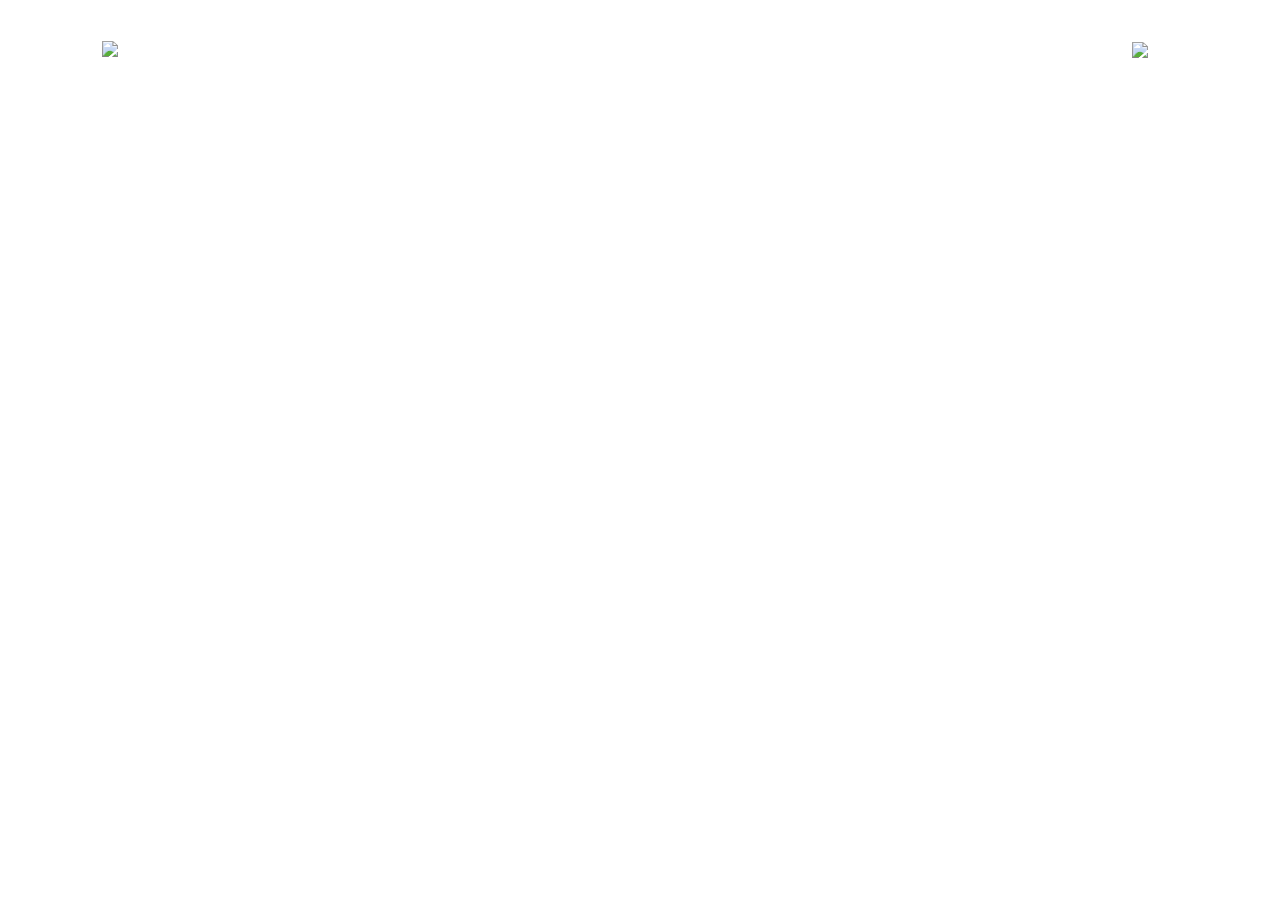
==== commit 30ee94f4: "Woolley site" ====
--- a/public/index.html
+++ b/public/index.html
@@ -2,534 +2,48 @@
 <html lang="en">
 <head>
 	<meta name="viewport" content="width=device-width, initial-scale=1" charset="UTF-8">
-	<title>Julian Pabloff</title>
-	<link href="https://fonts.googleapis.com/css?family=Rubik:400,700&display=swap" rel="stylesheet">
-	<link rel="stylesheet" href="css/style.css">
-	<link rel="stylesheet" href="css/links.css">
-	<link rel="stylesheet" href="css/project.css">
-	<link rel="stylesheet" href="css/modal.css">
-	<link rel="stylesheet" href="css/resume.css">
-	<link rel="stylesheet" href="css/contact.css">
-	<script src="js/main.js"></script>
-	<script src="js/project.js"></script>
+	<title>Woolley Creative v2</title>
+	<link rel="stylesheet" href="global.css">
+	<link rel="stylesheet" href="index.css">
+	<link rel="icon" href="/assets/favicon.png">
+	<script type="module" src="/router.js"></script>
 </head>
 
 <body>
-	<div id="site-content"></div>
-	<div id="main-container">
-		<!-- <img src="img/julian-angular-signature.svg"/> -->
-		<nav id="link-list">
-			<a class="selected" id="projects-nav">Projects</a>
-			<a id="resume-nav">Resume</a>
-			<a id="contact-nav">Contact</a>
-			<div id="highlight"></div>
-		</nav>
-		<div id="project-container">
-			<div class="project" id="Solitaire">
-				<div class="thumbnail solitaire-background"></div>
-				<div class="moving-div">
-					<div class="banner">
-						<h2>Solitaire</h2>
-						<div class="tech-icons">
-							<img class="Javascript" src="img/technologies/javascript.png">
-							<img class="Node.js" src="img/technologies/nodejs.png">
-						</div>
-					</div>
-					<div class="description">
-						<p>A fully functional solitaire application that runs in the terminal. Features include color themes, and vim key support for fast gameplay.</p>
-					</div>
-				</div>
-				<button class="expand-button">
-					<span>Select</span>
-				</button>
-			</div>
-			<div class="project" id="Ratscrew">
-				<div class="thumbnail ratscrew-background"></div>
-				<div class="moving-div">
-					<div class="banner">
-						<h2>Ratscrew</h2>
-						<div class="tech-icons">
-							<img class="Javascript" src="img/technologies/javascript.png">
-							<img class="Node.js" src="img/technologies/nodejs.png">
-						</div>
-					</div>
-					<div class="description">
-						<p>A multiplayer card game application that mimics the game Egyptian Ratscrew. It supports 2 to 4 players and runs in the terminal.</p>
-					</div>
-				</div>
-				<button class="expand-button">
-					<span>Select</span>
-				</button>
-			</div>
-			<div class="project" id="Bomberman">
-				<div class="thumbnail bomberman-background"></div>
-				<div class="moving-div">
-					<div class="banner">
-						<h2>Bomberman</h2>
-						<div class="tech-icons">
-							<img class="socket.io" src="img/technologies/socketio.png">
-							<img class="Node.js" src="img/technologies/nodejs.png">
-							<img class="Express" src="img/technologies/express.png">
-						</div>
-					</div>
-					<div class="description">
-						<p>Inspired by a classic videogame, this app is a multiplayer game where you try to blow up the other players to win.</p>
-					</div>
-				</div>
-				<button class="expand-button">
-					<span>Select</span>
-				</button>
+	<header id="header" class="max-w-container">
+		<div class="header-container max-w">
+			<a href="/">
+				<img class="logo" src="/assets/woolley_logo.png" />
+			</a>
+			<div id="menu-hamburger">
+				<img class="menu" src="/assets/woolley_lines.png">
 			</div>
 		</div>
-
-		<div id="resume-container">
-			<div class="button-container">
-				<a href="julianpabloff.pdf" target="_blank" class="button" id="download-button" download>Download PDF</a>
-			</div>
-			<div class="page">
-				<header>
-					<div>
-						<h1>JULIAN PABLOFF</h1>
-						<h2>Full Stack Developer</h2>
-					</div>
-					<div class="contact_info">
-						<span><a href="mailto:julianpabloff@gmail.com">julianpabloff@gmail.com</a> || (253) 777-9682</span>
-						<a href="https://www.linkedin.com/in/julianpabloff" target="_blank">https://www.linkedin.com/in/julianpabloff</a>
-						<a href="https://www.github.com/julianpabloff" target="_blank">https://www.github.com/julianpabloff</a>
-					</div>
-				</header>
-
-				<main id="page1">
-					<div class="projects">
-						<h3>PROJECTS</h3>
-						<div class="item">
-							<div class="title">
-								<h4>Instaspam - React</h4>
-								<a href="https://github.com/Ne0nWinds/InstaSpam" target="_blank">[Click to view]</a>
-							</div>
-							<p>A photo sharing website similar to Instagram in which users can upload images and like other people's images.</p>
-							<p>Technologies Used:</p>
-							<ul>
-								<li><b>React:</b> used to make the app run on a single page, like Instagram</li>
-								<li><b>Node.js:</b> URL routing, data management,  and database design</li>
-								<li><b>Express:</b> framework for communicating with the database</li>
-								<li><b>MongoDB:</b> image storage and user info, and relationships between the two</li>
-							</ul>
-							<p>Other Features:</p>
-							<ul>
-								<li>Login and register page dynamically changes depending if the username entered exists in the database</li>
-								<li>For file uploading we used Multer, and implemented drag and drop uploading</li>
-							</ul>
-						</div>
-						<div class="item">
-							<div class="title">
-								<h4>Wedding Planner - C#/.NET</h4>
-								<a href="https://www.github.com/julianpabloff/wedding_planner" target="_blank">[Click to view]</a>
-							</div>
-							<p>A website for creating wedding events. Users can create an account, add events, and RSVP.</p>
-							<p>Technologies Used:</p>
-							<ul>
-								<li><b>.NET Framework:</b> used for all MVC (Models Views Contorllers) operations</li>
-								<li><b>Entity Framework:</b> database communication that utilizes C# object-oriented code</li>
-								<li><b>MySQL:</b> database design - many to many relationships and <b>CRUD</b> operations</li>
-							</ul>
-							<p>Other Features:</p>
-							<ul>
-							<li><span>Implements login and registration</span></li>
-							</ul>
-						</div>
-						<div class="item">
-							<div class="title">
-								<h4>BomberMan - Javascript</h4>
-								<a href="https://github.com/Ne0nWinds/BomberMan" target="_blank">[Click to view]</a>
-							</div>
-							<p>Inspired by a classic videogame, this app is a multiplayer game where you try to blow up the other players to win.</p>
-							<p>Technologies used:</p>
-							<ul>
-								<li><b>Node.js:</b> server logic and managing players</li>
-								<li><b>Socket.io:</b> enables multiple users to connect to the server</li>
-								<li>Implements <b>object-oriented programming</b> with separate classes for game logic, display, controllers, etc.</li>
-								<li>Random item drops that modify player speed and bomb power</li>
-							</ul>
-						</div>
-						<div class="item">
-							<div class="title">
-								<h4>Ratscrew - Javascript</h4>
-								<a href="https://github.com/julianpabloff/ratscrew" target="_blank">[Click to view]</a>
-							</div>
-							<p>A multiplayer card game application that mimics the game Egyptian Ratscrew. It supports 2 to 4 players and runs in the terminal.</p>
-							<ul>
-								<li>Made using <b>Node.js</b> and its console.log methods to dynamically move the cursor and draw the screen with high efficiency</li>
-								<li>Implements <b>object-oriented programming</b> with separate classes for game rules, cards, players, controllers, and display</li>
-								<li>Minimalist ASCII design with health bars to indicate how many cards you have</li>
-								<li>Currently working on an online multiplayer system that utilizes TCP sockets</li>
-							</ul>
-						</div>
-					</div>
-					<div class="skills">
-						<h3>SKILLS</h3>
-						<div class="skill">
-							<h4>Languages</h4>
-							<ul>
-								<li>Javascript</li>
-								<li>Typescript</li>
-								<li>Python</li>
-								<li>C#</li>
-								<li>SQL</li>
-							</ul>
-						</div>
-						<div class="skill">
-							<h4>Front End</h4>
-							<ul>
-								<li>React</li>
-								<li>Angular</li>
-								<li>HTML5</li>
-								<li>CSS3</li>
-								<li>Bootstrap</li>
-								<li>jQuery</li>
-								<li>Ajax</li>
-							</ul>
-						</div>
-						<div class="skill">
-							<h4>Back End</h4>
-							<ul>
-								<li>MySQL</li>
-								<li>MongoDB</li>
-								<li>Node.js</li>
-								<li>PySpark</li>
-								<li>Azure Databricks</li>
-							</ul>
-						</div>
-						<div class="skill">
-							<h4>Libraries & Frameworks</h4>
-							<ul>
-								<li>.NET Core</li>
-								<li>ASP.NET</li>
-								<li>Entity Framework</li>
-								<li>Flask</li>
-								<li>Django</li>
-								<li>Express</li>
-								<li>Mongoose</li>
-							</ul>
-						</div>
-						<h3>SOFT SKILLS</h3>
-						<ul>
-							<li>Collaboration</li>
-							<li>Problem Solving</li>
-							<li>Detail-oriented</li>
-							<li>Adaptive Learner</li>
-							<li>Teaching</li>
-						</ul>
-					</div>
-				</main>
-			</div>
-			<footer>
-				<p>Page 1 of 2</p>
-			</footer>
-			<div class="page">
-				<main id="page2">
-					<div class="work">
-						<h3>WORK EXPERIENCE</h3>
-						<div class="item">
-							<h4>Full Stack Junior Software Developer (Full Time) - MacDonald Miller (Seattle, WA)<span>Jan 2021 - Present</span></h4>
-							<p>The purpose of this project was to create an web application that creates and manages estimates for construction jobs for the company. I worked on a small team with three other developers so I was able to play a bigger role than before in the design and development of the application.</p>
-							<h4>Angular, C#, SQL<span>MacCap</span></h4>
-							<ul>
-								<li>Utilized an <span class="bold">Agile workflow</span> and <span class="bold">Azure DevOps</span> features to stay organized and work efficiently</li>
-								<li>Used my front end experience to greatly improve the visual look and user experience of key parts of the application</li>
-								<li>Used my UX experience to make suggestions to the team about how to improve the logic and operation of features</li>
-								<li>Learned more about SQL: how to make transactions, stored procedures, and do schema comparisons, for example</li>
-							</ul>
-						</div>
-						<div class="item">
-							<h4>Full Stack Software Developer (Full Time) - Accenture (Redmond, WA)<span>Sept. 2020 - Dec. 2021</span></h4>
-							<p>This consulting job gave me exposure to many different projects and technologies. I was assigned to the Microsoft account and worked on various projects such as:</p>
-							<div class="indent">
-								<h4>Angular, Node.js, PostgreSQL<span>Digital Value Delivery</span></h4>
-								<ul>
-									<li>A Microsoft tool for creating Business Scenarios to estimate revenue for various industries and accounts</li>
-									<li>Utilized my full stack experience to make improvements to the front end design, API logic, and database structure</li>
-									<li>Created a dynamic filtering tool that changes its available selections based on the filtered content</li>
-								</ul>
-								<h4>Angular, C#, SQL<span>ATOM Portal</span></h4>
-								<ul>
-									<li>Full stack web application for managing and visulizing Microsoft incident tickets, teams, and shifts</li>
-									<li>Worked with front end, API, and back end code for various site improvements and new features</li>
-								</ul>
-								<h4>PySpark, Azure Databricks<span>Microsoft Federal</span></h4>
-								<ul>
-									<li>Developed data reports for contract data</li>
-									<li>Used PySpark to make complex queries and functions to satisfy data mapping requirements</li>
-								</ul>
-								<h4>C#, Microsoft Bot Framework<span>Azure Chat Bot</span></h4>
-								<ul>
-									<li>Developed a chat bot that utilizes Azure Dev Ops APIs to help users create user stories</li>
-									<li>Gained experience with Agile workflow, submitting code, and planning out sprints</li>
-								</ul>
-							</div>
-						</div>
-					</div>
-					<div class="education">
-						<h3>EDUCATION</h3>
-						<div class="item">
-							<div class="title">
-								<h4>Coding Dojo (Bellevue, WA)</h4>
-								<a href="https://certificate.dojo.news/9487851b-7a06-4494-9e7f-b852196b7a6d" target="_blank">[Click to view]</a>
-							</div>
-							<p>Received a Certificate of Completion in Full Stack Web Development as a result of over 1000 hours of studying three separate stacks and creating functional web applications.</p>
-						</div>
-						<div class="item">
-							<h4>Puyallup High School (Puyallup, WA)</h4>
-							<p>Took Advanced Placement courses in computer science, natural science, and math. Scored a perfect score on the final computer science AP Exam and recieved an A in the class. Graduated with an 3.00 overall GPA. </p>
-						</div>
-					</div>
-				</main>
-			</div>
-			<footer>
-				<p>Page 2 of 2</p>
+		<div id="header-background"></div>
+	</header>
+	<div id="menu-overlay"></div>
+	<div id="menu">
+		<div id="menu-exit-button">
+			<svg xmlns="http://www.w3.org/2000/svg" class="menu-exit" data-name="Layer 1" viewBox="0 0 460.13 508.83">
+				<path d="M452.86,0l-187.54,249.33,194.81,259.5h-68.33l-162.83-219.52L66.15,508.83H0L194.81,249.33,7.27,0H74.87L230.43,209.35,385.98,0h66.88Z" style="fill: #ff5100;"></path>
+			</svg>
 		</div>
-
-		<div id="contact-container">
-			<h1>Get in touch</h1>
-			<div class="contact-links">
-				<a href="mailto:julianpabloff@gmail.com" class="contact">
-					<img src="img/gmail.png" />
-					<h2>Email</h2>
-				</a>
-				<a href="https://www.linkedin.com/in/julianpabloff" target="_blank" class="contact">
-					<svg viewBox="0 0 34 34" style="color: #0a66c2;"><path d="M34,2.5v29A2.5,2.5,0,0,1,31.5,34H2.5A2.5,2.5,0,0,1,0,31.5V2.5A2.5,2.5,0,0,1,2.5,0h29A2.5,2.5,0,0,1,34,2.5ZM10,13H5V29h5Zm.45-5.5A2.88,2.88,0,0,0,7.59,4.6H7.5a2.9,2.9,0,0,0,0,5.8h0a2.88,2.88,0,0,0,2.95-2.81ZM29,19.28c0-4.81-3.06-6.68-6.1-6.68a5.7,5.7,0,0,0-5.06,2.58H17.7V13H13V29h5V20.49a3.32,3.32,0,0,1,3-3.58h.19c1.59,0,2.77,1,2.77,3.52V29h5Z" fill="currentColor"></path></svg>
-					<h2>LinkedIn</h2>
-				</a>
-				<a href="https://github.com/julianpabloff" target="_blank" class="contact">
-					<svg viewBox="0 0 16 16" style="fill: white;"><path fill-rule="evenodd" d="M8 0C3.58 0 0 3.58 0 8c0 3.54 2.29 6.53 5.47 7.59.4.07.55-.17.55-.38 0-.19-.01-.82-.01-1.49-2.01.37-2.53-.49-2.69-.94-.09-.23-.48-.94-.82-1.13-.28-.15-.68-.52-.01-.53.63-.01 1.08.58 1.23.82.72 1.21 1.87.87 2.33.66.07-.52.28-.87.51-1.07-1.78-.2-3.64-.89-3.64-3.95 0-.87.31-1.59.82-2.15-.08-.2-.36-1.02.08-2.12 0 0 .67-.21 2.2.82.64-.18 1.32-.27 2-.27.68 0 1.36.09 2 .27 1.53-1.04 2.2-.82 2.2-.82.44 1.1.16 1.92.08 2.12.51.56.82 1.27.82 2.15 0 3.07-1.87 3.75-3.65 3.95.29.25.54.73.54 1.48 0 1.07-.01 1.93-.01 2.2 0 .21.15.46.55.38A8.013 8.013 0 0016 8c0-4.42-3.58-8-8-8z"></path></svg>
-					<h2>Github</h2>
-				</a>
-			</div>
-		</div>
+		<nav id="menu-nav">
+			<a href="/work">
+				<h1 class="white">Work<span class="orange">.</span></h1>
+			</a>
+			<a href="/columns">
+				<h1 class="white">About<span class="orange">.</span></h1>
+			</a>
+			<a href="/columns">
+				<h1 class="white">Careers<span class="orange">.</span></h1>
+			</a>
+			<a href="/columns">
+				<h1 class="white">Contact<span class="orange">.</span></h1>
+			</a>
+		</nav>
 	</div>
-
-
-	<!-- MODALS -->
-	<div id="modal-background">
-		<!--SOLITAIRE-->
-		<div id="Solitaire-modal" class="modal">
-			<div class="modal-image solitaire-background">
-				<svg class="modal-exit" viewbox="0 0 24 24">
-					<path d="M12 10.586l7.293-7.293 1.414 1.414L13.414 12l7.293 7.293-1.414 1.414L12 13.414l-7.293 7.293-1.414-1.414L10.586 12 3.293 4.707l1.414-1.414L12 10.586z" fill="currentColor"></path>
-				</svg>
-			</div>
-			<div class="modal-body">
-				<header class="modal-main-element">
-					<h1 id="modal-title">Solitaire</h1>
-					<div class="deploy-button-container">
-						<a class="deploy-button github" href="https://github.com/julianpabloff/solitaire" target="_blank">
-							<svg viewBox="0 0 16 16" style="fill: white;"><path fill-rule="evenodd" d="M8 0C3.58 0 0 3.58 0 8c0 3.54 2.29 6.53 5.47 7.59.4.07.55-.17.55-.38 0-.19-.01-.82-.01-1.49-2.01.37-2.53-.49-2.69-.94-.09-.23-.48-.94-.82-1.13-.28-.15-.68-.52-.01-.53.63-.01 1.08.58 1.23.82.72 1.21 1.87.87 2.33.66.07-.52.28-.87.51-1.07-1.78-.2-3.64-.89-3.64-3.95 0-.87.31-1.59.82-2.15-.08-.2-.36-1.02.08-2.12 0 0 .67-.21 2.2.82.64-.18 1.32-.27 2-.27.68 0 1.36.09 2 .27 1.53-1.04 2.2-.82 2.2-.82.44 1.1.16 1.92.08 2.12.51.56.82 1.27.82 2.15 0 3.07-1.87 3.75-3.65 3.95.29.25.54.73.54 1.48 0 1.07-.01 1.93-.01 2.2 0 .21.15.46.55.38A8.013 8.013 0 0016 8c0-4.42-3.58-8-8-8z"></path></svg>
-							Github
-						</a>
-						<!-- <a class="deploy-button play"> -->
-						<!-- 	<svg viewBox="0 0 500 500" style="fill: white; height: 22px;"><path d="M429.6,212L101.5,22.6C72.4,5.8,36,26.8,36,60.5v378.8c0,33.6,36.4,54.7,65.5,37.8l328.1-189.4   C458.8,270.9,458.8,228.9,429.6,212z"/></svg> -->
-						<!-- 	Play -->
-						<!-- </a> -->
-					</div>
-				</header>
-				<main>
-					<div class="modal-tech-icons">
-						<div class="modal-tech-icon">
-							<img src="img/technologies/javascript.png">
-							<p>Javascript</p>
-						</div>
-						<div class="modal-tech-icon">
-							<img src="img/technologies/nodejs.png">
-							<p>Node.js</p>
-						</div>
-					</div>
-					<div class="modal-gallery modal-main-element">
-						<div class="modal-gallery-navbar">
-							<div class="left-nav">
-								<h2>Gallery</h2>
-								<p class="img-toggle-btn">
-									<span class="image-toggle-btn-text">Expand</span>
-								</p>
-							</div>
-							<div class="nav-buttons">
-								<p class="image-counter">
-									<span class="image-index">1</span> of <span class="image-counter">4</span>
-								</p>
-								<div class="indicator"></div>
-								<div class="buttons">
-									<button class="gallery-left">&lt;</button>
-									<button class="gallery-right">&gt;</button>
-								</div>
-							</div>
-						</div>
-						<div class="modal-gallery-images">
-							<div class="gallery-images-container">
-								<img class="gallery-img collapsed" src="img/solitaire1.jpg">
-								<img class="gallery-img collapsed" src="img/solitaire2.jpg">
-								<img class="gallery-img collapsed" src="img/solitaire3.jpg">
-								<img class="gallery-img collapsed" src="img/solitaire4.jpg">
-							</div>
-						</div>
-					</div>
-					<div class="modal-description modal-main-element">
-						<p>This is a minimalist solitaire app that runs in the terminal. It features user configurable color modes and utilizes a very clever method of displaying a canvas in the terminal by defining individual sections of the screen that can be layered on top of one another (like Photoshop) to dynamically draw and update whatever you want on the screen. Everything has been optimized so that it can draw to the screen and update with virtually no delay.</p>
-					</div>
-				</main>
-				<div class="modal-background solitaire-background"></div>
-			</div>
-		</div>
-
-		<!-- RATSCREW -->
-		<div id="Ratscrew-modal" class="modal">
-			<div class="modal-image ratscrew-background">
-				<svg class="modal-exit" viewbox="0 0 24 24">
-					<path d="M12 10.586l7.293-7.293 1.414 1.414L13.414 12l7.293 7.293-1.414 1.414L12 13.414l-7.293 7.293-1.414-1.414L10.586 12 3.293 4.707l1.414-1.414L12 10.586z" fill="currentColor"></path>
-				</svg>
-			</div>
-			<div class="modal-body">
-				<header class="modal-main-element">
-					<h1 id="modal-title">Ratscrew</h1>
-					<div class="deploy-button-container">
-						<a class="deploy-button github" draggable="false" href="https://github.com/julianpabloff/ratscrew" target="_blank">
-							<svg viewBox="0 0 16 16" style="fill: white;"><path fill-rule="evenodd" d="M8 0C3.58 0 0 3.58 0 8c0 3.54 2.29 6.53 5.47 7.59.4.07.55-.17.55-.38 0-.19-.01-.82-.01-1.49-2.01.37-2.53-.49-2.69-.94-.09-.23-.48-.94-.82-1.13-.28-.15-.68-.52-.01-.53.63-.01 1.08.58 1.23.82.72 1.21 1.87.87 2.33.66.07-.52.28-.87.51-1.07-1.78-.2-3.64-.89-3.64-3.95 0-.87.31-1.59.82-2.15-.08-.2-.36-1.02.08-2.12 0 0 .67-.21 2.2.82.64-.18 1.32-.27 2-.27.68 0 1.36.09 2 .27 1.53-1.04 2.2-.82 2.2-.82.44 1.1.16 1.92.08 2.12.51.56.82 1.27.82 2.15 0 3.07-1.87 3.75-3.65 3.95.29.25.54.73.54 1.48 0 1.07-.01 1.93-.01 2.2 0 .21.15.46.55.38A8.013 8.013 0 0016 8c0-4.42-3.58-8-8-8z"></path></svg>
-							Github
-						</a>
-						<a class="deploy-button play">
-							<svg viewBox="0 0 500 500" style="fill: white; height: 22px;"><path d="M429.6,212L101.5,22.6C72.4,5.8,36,26.8,36,60.5v378.8c0,33.6,36.4,54.7,65.5,37.8l328.1-189.4   C458.8,270.9,458.8,228.9,429.6,212z"/></svg>
-							Play
-						</a>
-					</div>
-				</header>
-				<main>
-					<div class="modal-tech-icons">
-						<div class="modal-tech-icon">
-							<img src="img/technologies/javascript.png">
-							<p>Javascript</p>
-						</div>
-						<div class="modal-tech-icon">
-							<img src="img/technologies/nodejs.png">
-							<p>Node.js</p>
-						</div>
-					</div>
-					<div class="modal-gallery modal-main-element">
-						<div class="modal-gallery-navbar">
-							<div class="left-nav">
-								<h2>Gallery</h2>
-								<p class="img-toggle-btn">
-									<span class="image-toggle-btn-text">Enlarge</span>
-								</p>
-							</div>
-							<div class="nav-buttons">
-								<p class="image-counter">
-									<span class="image-index">1</span> of <span class="image-counter">4</span>
-								</p>
-								<div class="indicator">
-									<!-- EXAMPLE -->
-									<!-- <div class="indicator-element selected"></div> -->
-									<!-- <div class="indicator-element"></div> -->
-									<!-- <div class="indicator-element"></div> -->
-								</div>
-								<div class="buttons">
-									<button class="gallery-left">&lt;</button>
-									<button class="gallery-right">&gt;</button>
-								</div>
-							</div>
-						</div>
-						<div class="modal-gallery-images">
-							<div class="gallery-images-container">
-								<img class="gallery-img collapsed" src="img/ratscrew1.jpg">
-								<img class="gallery-img collapsed" src="img/ratscrew2.jpg">
-								<img class="gallery-img collapsed" src="img/ratscrew3.jpg">
-							</div>
-							<div class="image-scroll-layer"></div>
-						</div>
-					</div>
-					<div class="modal-description modal-main-element">
-						<p>This program is a local multiplayer terminal app for playing the fast-paced game Egyptian Ratscrew.</p>
-						<p>Object-oriented programming was very useful for this project.</p>
-						<p class="list-header">Upcoming features:</p>
-						<ul>
-							<li>Online Multiplayer via SSH</li>
-							<li>Settings Menu to adjust default controls</li>
-							<li>Theme selection (like Solitaire)</li>
-						</ul>
-					</div>
-				</main>
-				<div class="modal-background ratscrew-background"></div>
-			</div>
-		</div>
-
-		<!--BOMBERMAN-->
-		<div id="Bomberman-modal" class="modal">
-			<div class="modal-image bomberman-background">
-				<svg class="modal-exit" viewbox="0 0 24 24">
-					<path d="M12 10.586l7.293-7.293 1.414 1.414L13.414 12l7.293 7.293-1.414 1.414L12 13.414l-7.293 7.293-1.414-1.414L10.586 12 3.293 4.707l1.414-1.414L12 10.586z" fill="currentColor"></path>
-				</svg>
-			</div>
-			<div class="modal-body">
-				<header class="modal-main-element">
-					<h1 id="modal-title">Bomberman</h1>
-					<div class="deploy-button-container">
-						<a class="deploy-button github" href="https://github.com/Ne0nWinds/BomberMan" target="_blank">
-							<svg viewBox="0 0 16 16" style="fill: white;"><path fill-rule="evenodd" d="M8 0C3.58 0 0 3.58 0 8c0 3.54 2.29 6.53 5.47 7.59.4.07.55-.17.55-.38 0-.19-.01-.82-.01-1.49-2.01.37-2.53-.49-2.69-.94-.09-.23-.48-.94-.82-1.13-.28-.15-.68-.52-.01-.53.63-.01 1.08.58 1.23.82.72 1.21 1.87.87 2.33.66.07-.52.28-.87.51-1.07-1.78-.2-3.64-.89-3.64-3.95 0-.87.31-1.59.82-2.15-.08-.2-.36-1.02.08-2.12 0 0 .67-.21 2.2.82.64-.18 1.32-.27 2-.27.68 0 1.36.09 2 .27 1.53-1.04 2.2-.82 2.2-.82.44 1.1.16 1.92.08 2.12.51.56.82 1.27.82 2.15 0 3.07-1.87 3.75-3.65 3.95.29.25.54.73.54 1.48 0 1.07-.01 1.93-.01 2.2 0 .21.15.46.55.38A8.013 8.013 0 0016 8c0-4.42-3.58-8-8-8z"></path></svg>
-							Github
-						</a>
-						<a class="deploy-button play">
-							<svg viewBox="0 0 500 500" style="fill: white; height: 22px;"><path d="M429.6,212L101.5,22.6C72.4,5.8,36,26.8,36,60.5v378.8c0,33.6,36.4,54.7,65.5,37.8l328.1-189.4   C458.8,270.9,458.8,228.9,429.6,212z"/></svg>
-							Play
-						</a>
-					</div>
-				</header>
-				<main>
-					<div class="modal-tech-icons">
-						<div class="modal-tech-icon">
-							<img src="img/technologies/socketio.png">
-							<p>socket.io</p>
-						</div>
-						<div class="modal-tech-icon">
-							<img src="img/technologies/nodejs.png">
-							<p>Node.js</p>
-						</div>
-						<div class="modal-tech-icon">
-							<img src="img/technologies/express.png">
-							<p>Express</p>
-						</div>
-					</div>
-					<div class="modal-gallery modal-main-element">
-						<div class="modal-gallery-navbar">
-							<div class="left-nav">
-								<h2>Gallery</h2>
-								<p class="img-toggle-btn">
-									<span class="image-toggle-btn-text">Expand</span>
-								</p>
-							</div>
-							<div class="nav-buttons">
-								<p class="image-counter">
-									<span class="image-index">1</span> of <span class="image-counter">4</span>
-								</p>
-								<div class="indicator"></div>
-								<div class="buttons">
-									<button class="gallery-left">&lt;</button>
-									<button class="gallery-right">&gt;</button>
-								</div>
-							</div>
-						</div>
-						<div class="modal-gallery-images">
-							<div class="gallery-images-container">
-								<img class="gallery-img collapsed" src="img/bomberman1.jpg">
-								<img class="gallery-img collapsed" src="img/bomberman2.jpg">
-								<img class="gallery-img collapsed" src="img/bomberman3.jpg">
-								<img class="gallery-img collapsed" src="img/bomberman4.jpg">
-							</div>
-						</div>
-					</div>
-					<div class="modal-description modal-main-element">
-						<p>This is a simple (but actually really fun) multiplayer game my friend and I created when we were in a coding bootcamp together. It was our end of class project for the javascript related part of the course. We made this to learn advanced javascript techniques as well as how sockets work.</p>
-					</div>
-				</main>
-				<div class="modal-background bomberman-background"></div>
-			</div>
-		</div>
-	</div>
-	<p id="tech-label"></p>
+	<main>
+		<div id="root"></div>
+	</main>
 </body>
--- a/public/global.css
+++ b/public/global.css
@@ -0,0 +1,195 @@
+* {
+	margin: 0;
+	padding: 0;
+	box-sizing: border-box;
+	line-height: 1em;
+}
+
+:root {
+	--woolley-blue: #323E48;
+	--woolley-orange: #ff5100;
+	--woolley-grey: #d7d7d3;
+	--column-width: 75px;
+	--column-gap: 20px;
+	--max-width: 1120px;
+	--header-height: 7.14rem;
+	--side-padding: 8vw;
+}
+
+@font-face {
+	font-family: "Qonquer";
+	src: url("assets/fonts/Qonquer.otf");
+}
+@font-face {
+	font-family: "Gotham Book";
+	src: url("assets/fonts/Gotham Book Regular.otf");
+}
+@font-face {
+	font-family: "Gotham Bold";
+	src: url("assets/fonts/Gotham Bold.otf");
+}
+
+h1, h2, h3, a.cta {
+	font-family: "Qonquer";
+	font-weight: normal;
+}
+h2, h3, h4, h5, p, a {
+	letter-spacing: 0.04em;
+}
+h1 {
+	font-size: 5rem;
+	letter-spacing: 0;
+}
+h2, span.slash {
+	font-size: 4.3rem;
+}
+h3, a.cta {
+	font-size: 2.14rem;
+}
+h5, h6 {
+	font-size: 1.3rem;
+	font-weight: normal;
+	line-height: 1.2em;
+	text-transform: uppercase;
+}
+h6 {
+	letter-spacing: 0.3em;
+}
+p {
+	line-height: 1.57em;
+}
+span.slash {
+	font-family: "Gotham Bold";
+	color: var(--woolley-orange);
+}
+a {
+	color: inherit;
+}
+
+.white { color: white; }
+.orange { color: var(--woolley-orange) }
+
+html {
+	font-size: 14px;
+	font-family: "Gotham Book";
+	color: var(--woolley-blue);
+}
+
+/* Sizing & Positioning */
+.flex { display: flex; }
+.flex.justify-center { justify-content: center; }
+.flex.justify-between { justify-content: space-between; }
+.flex.justify-around { justify-content: space-around; }
+.flex.align-center { align-items: center; }
+.flex-column {
+	display: flex;
+	flex-direction: column;
+}
+.relative { position: relative; }
+
+.max-w-container {
+	width: 100%;
+	display: flex;
+	justify-content: center;
+}
+.max-w {
+	width: 100%;
+	max-width: var(--max-width);
+	display: flex;
+	padding: 0 var(--side-padding);
+	box-sizing: content-box;
+}
+.half { width: 50%; }
+.third { width: 33.333%; }
+.quarter { width: 25%; }
+
+/* Trapezoid */
+section.trapezoid {
+	height: 500px;
+	display: flex;
+}
+
+section.trapezoid.right {
+	justify-content: flex-end;
+}
+
+section.trapezoid > div {
+	width: calc(100vw - 330px);
+	min-width: var(--phone);
+	height: 100%;
+	display: flex;
+	flex-direction: column;
+	align-items: center;
+	justify-content: center;
+}
+
+section.trapezoid.right > div {
+	clip-path: polygon(0 0, 100% 0, 100% 100%, 250px 100.00%);
+	padding: 0 100px 0 225px;
+}
+
+/* CTA Link */
+a.cta {
+	width: fit-content;
+	display: flex;
+	align-items: center;
+	text-decoration: none;
+	position: relative;
+	white-space: nowrap;
+	color: var(--woolley-orange);
+	transition: color 0.5s;
+}
+a.cta::before, a.cta::after {
+	content: "";
+	width: 0.95em;
+	height: 1em;
+	margin-left: 2em;
+	transition: transform 0.2s;
+}
+a.cta::before {
+	background: url("/assets/woolley_lines.svg") center/contain no-repeat;
+	position: absolute;
+	right: 0;
+	z-index: 1;
+	transition: transform 0.2s opacity 0.5s;
+}
+a.cta.light::after {
+	background: url("/assets/woolley_lines_blue.svg") center/contain no-repeat;
+}
+a.cta:hover::before, a.cta:hover::after {
+	transform: translate(0.3em);
+}
+a.cta:hover::before {
+	opacity: 0;
+}
+a.cta.light:hover {
+	color: var(--woolley-blue);
+}
+
+@media screen and (max-width: 1024px) {
+	html { font-size: 12px; }
+}
+
+@media screen and (max-width: 767px) {
+	.row {
+		flex-wrap: wrap;
+	}
+	.col-4 {
+		width: 100%;
+	}
+	section.trapezoid > div {
+		width: 100%;
+		min-width: initial;
+	}
+	section.trapezoid.right > div {
+		clip-path: polygon(0 0, 100% 0, 100% 100%, 15vw 100%, 0 calc(100% - 30vw));
+		padding: 0 var(--side-padding);
+	}
+
+	.max-w.responsive {
+		flex-direction: column;
+	}
+	.max-w.responsive > * {
+		width: 100%;
+	}
+}
--- a/public/index.css
+++ b/public/index.css
@@ -0,0 +1,112 @@
+body {
+	background-color: var(--woolley-blue);
+}
+
+header {
+	height: var(--header-height);
+	position: fixed;
+	top: 0;
+	z-index: 2;
+}
+
+header div.header-container {
+	display: flex;
+	align-items: center;
+	justify-content: space-between;
+	z-index: 1;
+}
+
+header div#header-background {
+	width: 100%;
+	height: 100%;
+	position: absolute;
+	background-color: var(--woolley-blue);
+	opacity: 0;
+	transition: opacity 0.1s;
+}
+
+header img.logo { height: 3.2rem; }
+header img.menu { width: 3.2rem; }
+
+
+div#menu-hamburger {
+	height: 100%;
+	width: var(--header-height);
+	display: flex;
+	justify-content: center;
+	align-items: center;
+	cursor: pointer;
+	position: relative;
+	left: 27px;
+}
+
+div#menu-overlay {
+	position: fixed;
+	width: 100%;
+	height: 100vh;
+	background-color: rgba(0, 0, 0, 0.6);
+	z-index: 5;
+	display: none;
+	opacity: 0;
+	transition: opacity 0.2s;
+}
+
+div#menu {
+	width: 50%;
+	height: 100%;
+	padding: 50px;
+	/* display: flex; */
+	display: none;
+	flex-direction: column;
+	align-items: flex-end;
+	background-color: var(--woolley-blue);
+	overflow-y: scroll;
+	z-index: 5;
+	position: fixed;
+	left: -50%;
+	opacity: 0;
+	transition: left 0.5s, opacity 0.4s;
+}
+
+div#menu-exit-button {
+	height: 2.8rem;
+	width: 2.8rem;
+	margin-bottom: 85px;
+	cursor: pointer;
+}
+
+div#menu nav {
+	width: 100%;
+}
+
+div#menu nav a {
+	display: flex;
+	justify-content: flex-end;
+	margin-bottom: 1.4rem;
+}
+
+div#menu nav a > * {
+	transform-origin: center right;
+	transition: transform 0.01s ease-out;
+}
+
+div#menu nav a:focus > *,
+div#menu nav a:hover > *
+{
+	transform: scale(1.3);
+}
+
+
+div.header-spacer { height: var(--header-height); }
+
+main {
+	min-height: 100vh;
+	background-color: white;
+}
+
+
+@media screen and (max-width: 767px) {
+	div#menu {
+		width: 100%;
+	}
+}
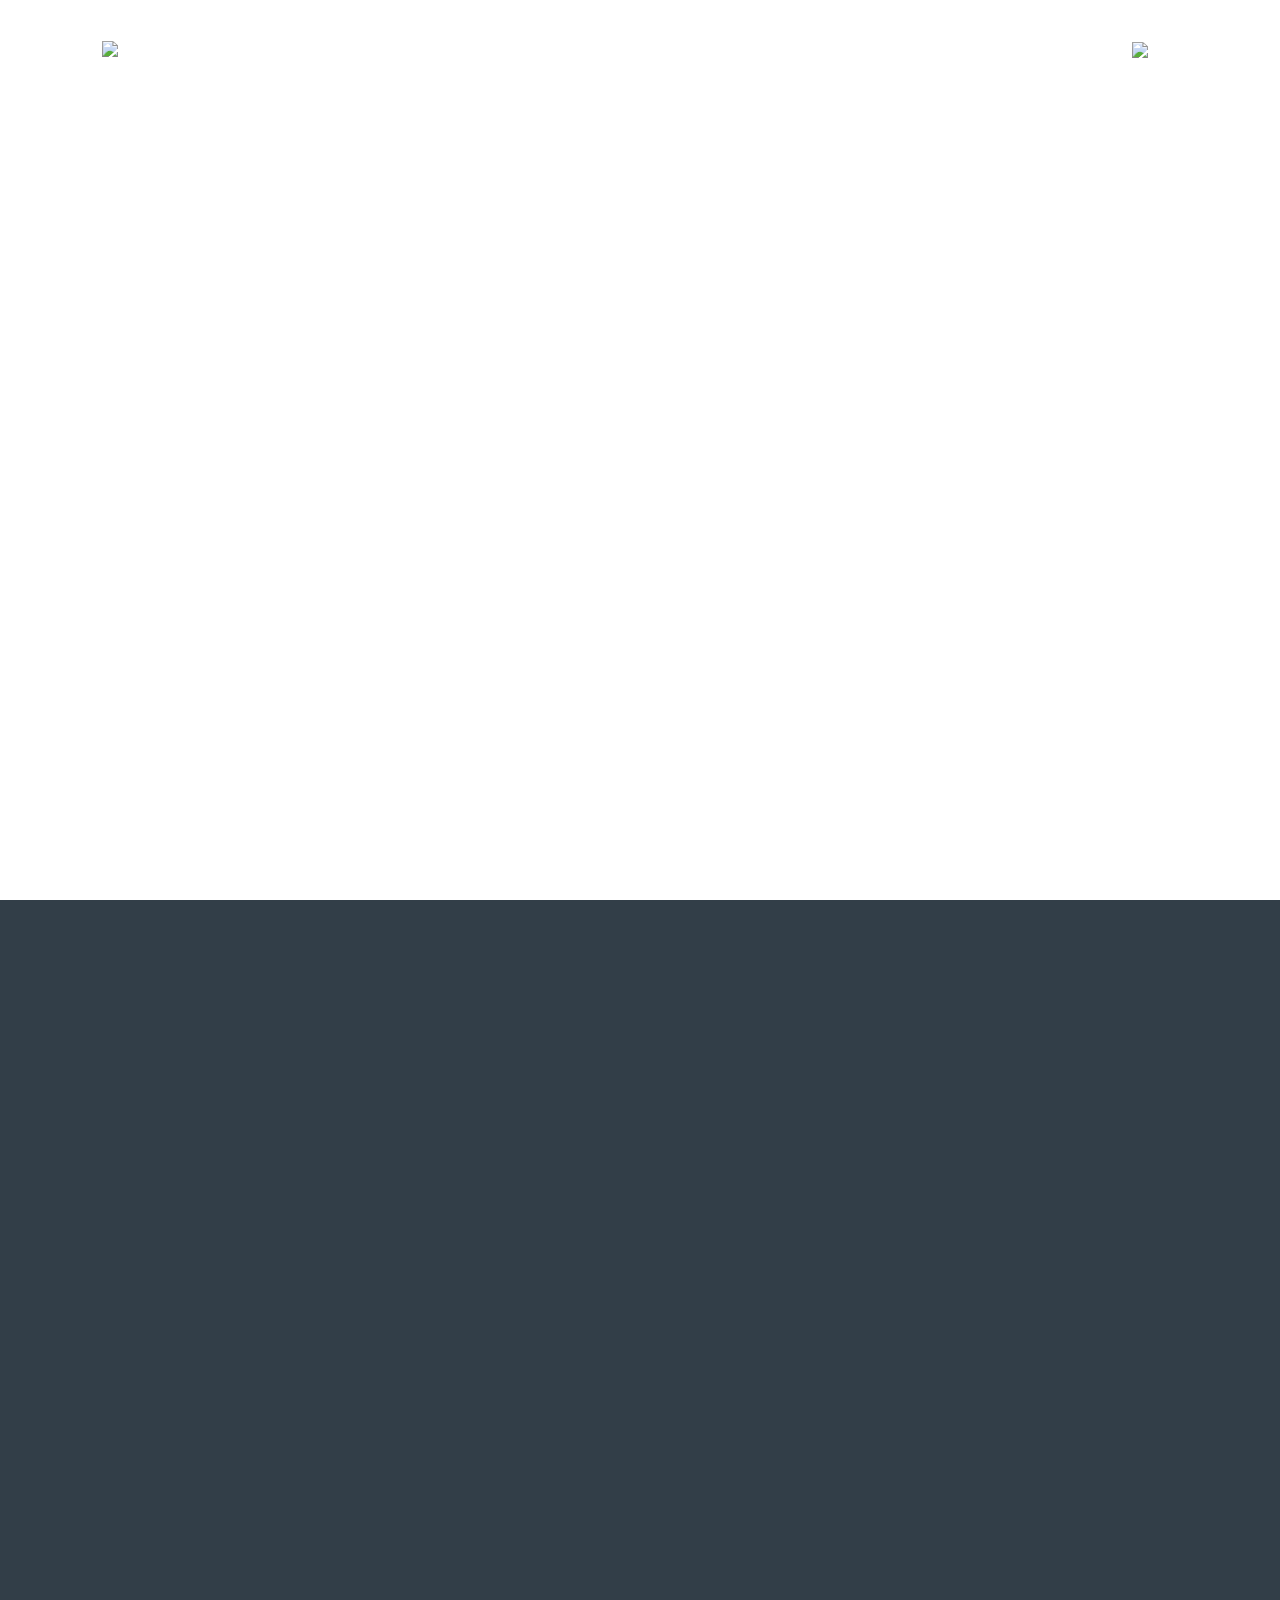
==== commit 0b8d00a8: "Woolley site update" ====
--- a/public/index.html
+++ b/public/index.html
@@ -15,7 +15,8 @@
 			<a href="/">
 				<img class="logo" src="/assets/woolley_logo.png" />
 			</a>
-			<div id="menu-hamburger">
+			<div id="menu-hamburger" class="hover-rotate">
+			<!-- <div id="menu-hamburger"> -->
 				<img class="menu" src="/assets/woolley_lines.png">
 			</div>
 		</div>
@@ -23,7 +24,7 @@
 	</header>
 	<div id="menu-overlay"></div>
 	<div id="menu">
-		<div id="menu-exit-button">
+		<div id="menu-exit-button" class="hover-rotate">
 			<svg xmlns="http://www.w3.org/2000/svg" class="menu-exit" data-name="Layer 1" viewBox="0 0 460.13 508.83">
 				<path d="M452.86,0l-187.54,249.33,194.81,259.5h-68.33l-162.83-219.52L66.15,508.83H0L194.81,249.33,7.27,0H74.87L230.43,209.35,385.98,0h66.88Z" style="fill: #ff5100;"></path>
 			</svg>
@@ -32,13 +33,13 @@
 			<a href="/work">
 				<h1 class="white">Work<span class="orange">.</span></h1>
 			</a>
-			<a href="/columns">
+			<a href="/about">
 				<h1 class="white">About<span class="orange">.</span></h1>
 			</a>
-			<a href="/columns">
+			<a href="/careers">
 				<h1 class="white">Careers<span class="orange">.</span></h1>
 			</a>
-			<a href="/columns">
+			<a href="/contact">
 				<h1 class="white">Contact<span class="orange">.</span></h1>
 			</a>
 		</nav>
@@ -46,4 +47,6 @@
 	<main>
 		<div id="root"></div>
 	</main>
+	<footer>
+	</footer>
 </body>
--- a/public/global.css
+++ b/public/global.css
@@ -6,7 +6,7 @@
 }
 
 :root {
-	--woolley-blue: #323E48;
+	--woolley-blue: #323e48;
 	--woolley-orange: #ff5100;
 	--woolley-grey: #d7d7d3;
 	--column-width: 75px;
@@ -64,6 +64,7 @@
 }
 a {
 	color: inherit;
+	text-decoration: none;
 }
 
 .white { color: white; }
@@ -81,10 +82,7 @@
 .flex.justify-between { justify-content: space-between; }
 .flex.justify-around { justify-content: space-around; }
 .flex.align-center { align-items: center; }
-.flex-column {
-	display: flex;
-	flex-direction: column;
-}
+.column { flex-direction: column; }
 .relative { position: relative; }
 
 .max-w-container {
@@ -108,11 +106,9 @@
 	height: 500px;
 	display: flex;
 }
-
 section.trapezoid.right {
 	justify-content: flex-end;
 }
-
 section.trapezoid > div {
 	width: calc(100vw - 330px);
 	min-width: var(--phone);
@@ -122,7 +118,6 @@
 	align-items: center;
 	justify-content: center;
 }
-
 section.trapezoid.right > div {
 	clip-path: polygon(0 0, 100% 0, 100% 100%, 250px 100.00%);
 	padding: 0 100px 0 225px;
@@ -143,27 +138,42 @@
 	content: "";
 	width: 0.95em;
 	height: 1em;
-	margin-left: 2em;
-	transition: transform 0.2s;
+	margin-left: 1.6em;
+	/* transition: transform 0.2s; */
 }
 a.cta::before {
 	background: url("/assets/woolley_lines.svg") center/contain no-repeat;
 	position: absolute;
 	right: 0;
 	z-index: 1;
-	transition: transform 0.2s opacity 0.5s;
+	transition: transform 0.1s opacity 0.5s;
 }
 a.cta.light::after {
 	background: url("/assets/woolley_lines_blue.svg") center/contain no-repeat;
 }
 a.cta:hover::before, a.cta:hover::after {
-	transform: translate(0.3em);
+	/* transform: translate(0.3em); */
+	/* transform: rotate(0.5turn); */
 }
 a.cta:hover::before {
 	opacity: 0;
 }
 a.cta.light:hover {
 	color: var(--woolley-blue);
+}
+
+/* Rotating buttons */
+a.cta::before,
+a.cta::after,
+.hover-rotate
+{
+	transition: transform 0.2s ease-out;
+}
+a.cta:hover::before,
+a.cta:hover::after,
+.hover-rotate:hover
+{
+	transform: rotate(0.5turn);
 }
 
 @media screen and (max-width: 1024px) {
--- a/public/index.css
+++ b/public/index.css
@@ -28,7 +28,6 @@
 header img.logo { height: 3.2rem; }
 header img.menu { width: 3.2rem; }
 
-
 div#menu-hamburger {
 	height: 100%;
 	width: var(--header-height);
@@ -39,6 +38,7 @@
 	position: relative;
 	left: 27px;
 }
+
 
 div#menu-overlay {
 	position: fixed;
@@ -69,7 +69,6 @@
 }
 
 div#menu-exit-button {
-	height: 2.8rem;
 	width: 2.8rem;
 	margin-bottom: 85px;
 	cursor: pointer;
@@ -99,9 +98,15 @@
 
 div.header-spacer { height: var(--header-height); }
 
+
 main {
 	min-height: 100vh;
 	background-color: white;
+}
+
+
+footer {
+	height: 900px;
 }
 
 
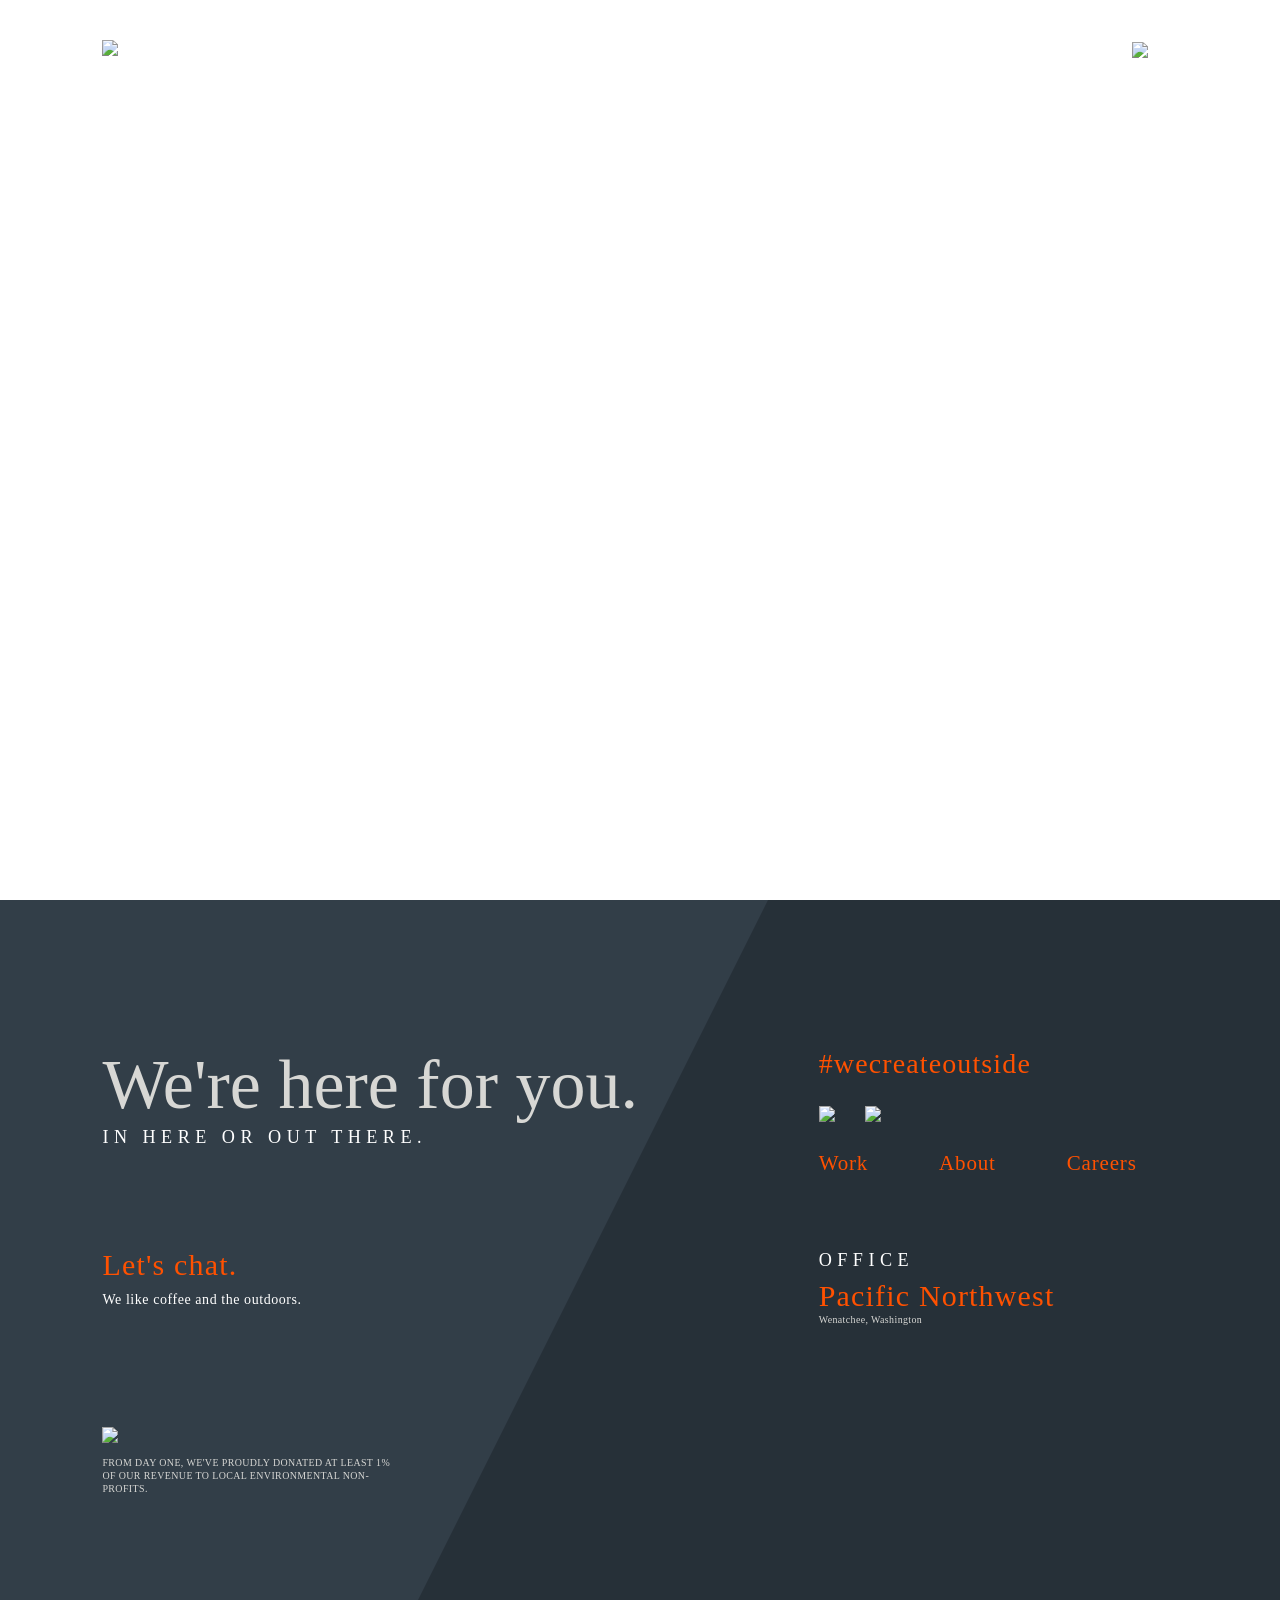
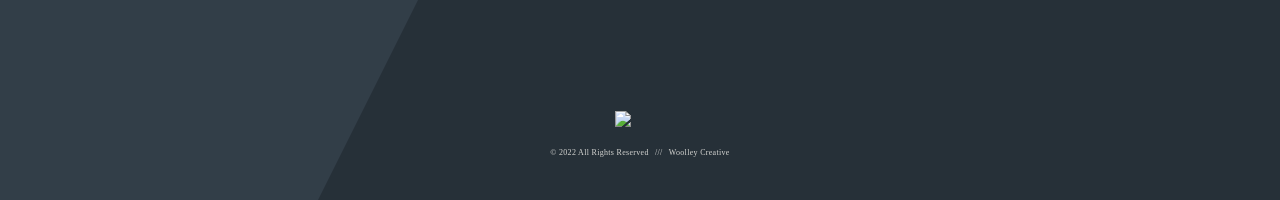
==== commit fe6a68b6: "Footer, Trapezoid, CTA" ====
--- a/public/index.html
+++ b/public/index.html
@@ -16,8 +16,7 @@
 				<img class="logo" src="/assets/woolley_logo.png" />
 			</a>
 			<div id="menu-hamburger" class="hover-rotate">
-			<!-- <div id="menu-hamburger"> -->
-				<img class="menu" src="/assets/woolley_lines.png">
+				<img class="menu" src="/assets/woolley_lines.svg">
 			</div>
 		</div>
 		<div id="header-background"></div>
@@ -25,9 +24,7 @@
 	<div id="menu-overlay"></div>
 	<div id="menu">
 		<div id="menu-exit-button" class="hover-rotate">
-			<svg xmlns="http://www.w3.org/2000/svg" class="menu-exit" data-name="Layer 1" viewBox="0 0 460.13 508.83">
-				<path d="M452.86,0l-187.54,249.33,194.81,259.5h-68.33l-162.83-219.52L66.15,508.83H0L194.81,249.33,7.27,0H74.87L230.43,209.35,385.98,0h66.88Z" style="fill: #ff5100;"></path>
-			</svg>
+			<img src="/assets/exit.svg" />
 		</div>
 		<nav id="menu-nav">
 			<a href="/work">
@@ -44,9 +41,54 @@
 			</a>
 		</nav>
 	</div>
+	<div id="loading-overlay">
+		<p>Loading...</p>
+	</div>
 	<main>
 		<div id="root"></div>
 	</main>
-	<footer>
+	<footer id="footer" class="max-w-container">
+		<div class="max-w column footer-container">
+			<div class="footer-content">
+				<div>
+					<div class="fixed-height">
+						<h1 class="grey mb-1">We're here for you.</h1>
+						<h6 class="white">In here or out there.</h6>
+					</div>
+					<a href="/contact" class="cta dark mb-3">Let's chat.</a>
+					<p class="white">We like coffee and the outdoors.</p>
+				</div>
+				<div>
+					<div class="fixed-height gapped-column">
+						<h3 class="orange hashtag">#wecreateoutside</h3>
+						<div class="social">
+							<a href="https://www.facebook.com/profile.php?id=100085323894561" target="_blank">
+								<img src="/assets/footer/facebook.png" />
+							</a>
+							<a href="https://www.instagram.com/woolleycreative/" target="_blank">
+								<img src="/assets/footer/instagram.png" />
+							</a>
+						</div>
+						<div class="links">
+							<a href="/work" class="cta dark small">Work</a>
+							<a href="/about" class="cta dark small">About</a>
+							<a href="/careers" class="cta dark small">Careers</a>
+						</div>
+					</div>
+					<h6 class="white mb-5">Office</h6>
+					<h3 class="orange mb-1">Pacific Northwest</h3>
+					<p class="small grey">Wenatchee, Washington</p>
+				</div>
+			</div>
+			<div class="one-percent">
+				<img src="/assets/footer/one_percent.png" />
+				<p class="small grey">From day one, we've proudly donated at least 1% of our revenue to local environmental non-profits.</p>
+			</div>
+			<div class="copyright flex column align-center">
+				<img src="/assets/woolley_w.png" />
+				<p class="x-small grey">© 2022 All Rights Reserved <span>///</span> Woolley Creative</p>
+			</div>
+		</div>
+		<div class="clip-path-overlay"></div>
 	</footer>
 </body>
--- a/public/global.css
+++ b/public/global.css
@@ -8,7 +8,8 @@
 :root {
 	--woolley-blue: #323e48;
 	--woolley-orange: #ff5100;
-	--woolley-grey: #d7d7d3;
+	--woolley-grey: #d7d7d4;
+	--woolley-blue-faded: #323e487f;
 	--column-width: 75px;
 	--column-gap: 20px;
 	--max-width: 1120px;
@@ -18,15 +19,15 @@
 
 @font-face {
 	font-family: "Qonquer";
-	src: url("assets/fonts/Qonquer.otf");
+	src: url("/assets/fonts/Qonquer.otf");
 }
 @font-face {
 	font-family: "Gotham Book";
-	src: url("assets/fonts/Gotham Book Regular.otf");
+	src: url("/assets/fonts/Gotham Book Regular.otf");
 }
 @font-face {
 	font-family: "Gotham Bold";
-	src: url("assets/fonts/Gotham Bold.otf");
+	src: url("/assets/fonts/Gotham Bold.otf");
 }
 
 h1, h2, h3, a.cta {
@@ -58,6 +59,13 @@
 p {
 	line-height: 1.57em;
 }
+p.small {
+	font-size: 0.71rem;
+	line-height: 1.3em;
+}
+p.x-small {
+	font-size: 0.57rem;
+}
 span.slash {
 	font-family: "Gotham Bold";
 	color: var(--woolley-orange);
@@ -69,6 +77,7 @@
 
 .white { color: white; }
 .orange { color: var(--woolley-orange) }
+.grey { color: var(--woolley-grey) }
 
 html {
 	font-size: 14px;
@@ -85,6 +94,12 @@
 .column { flex-direction: column; }
 .relative { position: relative; }
 
+.gapped-column {
+	display: flex;
+	flex-direction: column;
+	row-gap: 2rem;
+}
+
 .max-w-container {
 	width: 100%;
 	display: flex;
@@ -101,27 +116,12 @@
 .third { width: 33.333%; }
 .quarter { width: 25%; }
 
-/* Trapezoid */
-section.trapezoid {
-	height: 500px;
-	display: flex;
-}
-section.trapezoid.right {
-	justify-content: flex-end;
-}
-section.trapezoid > div {
-	width: calc(100vw - 330px);
-	min-width: var(--phone);
-	height: 100%;
-	display: flex;
-	flex-direction: column;
-	align-items: center;
-	justify-content: center;
-}
-section.trapezoid.right > div {
-	clip-path: polygon(0 0, 100% 0, 100% 100%, 250px 100.00%);
-	padding: 0 100px 0 225px;
-}
+.mb-1 { margin-bottom: 0.1em; }
+.mb-2 { margin-bottom: 0.2em; }
+.mb-3 { margin-bottom: 0.3em; }
+.mb-4 { margin-bottom: 0.4em; }
+.mb-5 { margin-bottom: 0.5em; }
+
 
 /* CTA Link */
 a.cta {
@@ -132,50 +132,64 @@
 	position: relative;
 	white-space: nowrap;
 	color: var(--woolley-orange);
-	transition: color 0.5s;
-}
-a.cta::before, a.cta::after {
+	transition: color 0.2s ease-out;
+}
+
+a.cta::after {
 	content: "";
 	width: 0.95em;
 	height: 1em;
 	margin-left: 1.6em;
-	/* transition: transform 0.2s; */
-}
-a.cta::before {
-	background: url("/assets/woolley_lines.svg") center/contain no-repeat;
-	position: absolute;
-	right: 0;
-	z-index: 1;
-	transition: transform 0.1s opacity 0.5s;
-}
-a.cta.light::after {
-	background: url("/assets/woolley_lines_blue.svg") center/contain no-repeat;
-}
-a.cta:hover::before, a.cta:hover::after {
-	/* transform: translate(0.3em); */
-	/* transform: rotate(0.5turn); */
-}
-a.cta:hover::before {
-	opacity: 0;
-}
+	mask: url("/assets/woolley_lines.svg") center/contain no-repeat;
+	background-color: var(--woolley-orange);
+	transition: background-color 0.2s ease-out, transform 0.2s ease-out;
+}
+
 a.cta.light:hover {
 	color: var(--woolley-blue);
 }
+a.cta.light:hover::after {
+	background-color: var(--woolley-blue);
+}
+
+a.cta.dark:hover {
+	color: var(--woolley-grey);
+	/* color: white; */
+}
+a.cta.dark:hover::after {
+	background-color: var(--woolley-grey);
+	/* background-color: white; */
+}
+
+a.cta.small {
+	font-size: 1.5rem;
+}
+a.cta.small::after {
+	margin-left: 1em;
+}
 
 /* Rotating buttons */
-a.cta::before,
-a.cta::after,
 .hover-rotate
 {
 	transition: transform 0.2s ease-out;
 }
-a.cta:hover::before,
 a.cta:hover::after,
 .hover-rotate:hover
 {
 	transform: rotate(0.5turn);
 }
 
+/* Clip path overlay */
+/* parent container must be position: relative */
+.clip-path-overlay {
+	width: 100%;
+	height: 100%;
+	position: absolute;
+	background-color: rgba(0, 0, 0, 0.3);
+	/* clip-path: polygon(60% 0, 100% 0, 100% 100%, calc(60% - [half the height]) 100%); */
+	/* mix-blend-mode: */
+}
+
 @media screen and (max-width: 1024px) {
 	html { font-size: 12px; }
 }
--- a/public/index.css
+++ b/public/index.css
@@ -1,3 +1,10 @@
+/* z-stack
+	9: div#menu
+	8: div#menu-overlay
+	7: header
+	6: div#loading-overlay
+*/
+
 body {
 	background-color: var(--woolley-blue);
 }
@@ -6,7 +13,7 @@
 	height: var(--header-height);
 	position: fixed;
 	top: 0;
-	z-index: 2;
+	z-index: 7;
 }
 
 header div.header-container {
@@ -22,7 +29,7 @@
 	position: absolute;
 	background-color: var(--woolley-blue);
 	opacity: 0;
-	transition: opacity 0.1s;
+	transition: opacity 0.3s ease-out;
 }
 
 header img.logo { height: 3.2rem; }
@@ -45,7 +52,7 @@
 	width: 100%;
 	height: 100vh;
 	background-color: rgba(0, 0, 0, 0.6);
-	z-index: 5;
+	z-index: 8;
 	display: none;
 	opacity: 0;
 	transition: opacity 0.2s;
@@ -61,7 +68,7 @@
 	align-items: flex-end;
 	background-color: var(--woolley-blue);
 	overflow-y: scroll;
-	z-index: 5;
+	z-index: 9;
 	position: fixed;
 	left: -50%;
 	opacity: 0;
@@ -96,22 +103,106 @@
 }
 
 
-div.header-spacer { height: var(--header-height); }
+div#loading-overlay {
+	position: fixed;
+	width: 100vw;
+	height: 100vh;
+	z-index: 6;
+	background-color: white;
+	align-items: center;
+	justify-content: center;
+
+	display: none;
+	opacity: 0;
+}
 
 
 main {
 	min-height: 100vh;
 	background-color: white;
+	overflow-x: hidden;
 }
 
 
 footer {
-	height: 900px;
-}
-
+	min-height: 900px;
+	background-image: url("/assets/footer/footer_background.webp");
+	background-size: cover;
+	background-position: center;
+	position: relative;
+	/* display: none; */
+}
+
+footer div.footer-container {
+	position: relative;
+	z-index: 1;
+	padding-top: 150px;
+	padding-bottom: 40px;
+}
+
+footer div.footer-content {
+	width: 100%;
+	margin-bottom: min(100px, var(--side-padding));
+	display: flex;
+	justify-content: space-between;
+	gap: var(--side-padding);
+}
+
+footer div.fixed-height { height: 200px; }
+
+footer h3.hashtag { font-size: 2rem; }
+footer div.links,
+footer div.social {
+	display: flex;
+	gap: 2.14rem;
+}
+
+footer div.social img { height: 1.43rem; }
+
+footer div.one-percent {
+	max-width: 300px;
+	margin-bottom: 200px;
+}
+footer div.one-percent img {
+	width: 11.5rem;
+	margin-bottom: 0.8rem;
+}
+footer div.one-percent p { text-transform: uppercase; }
+
+footer div.copyright {
+	position: absolute;
+	bottom: 40px;
+	align-self: center;
+}
+footer div.copyright img {
+	width: 50px;
+	margin-bottom: 20px;
+}
+footer div.copyright span { margin: 0 0.5em; }
+
+footer div.clip-path-overlay {
+	clip-path: polygon(60% 0, 100% 0, 100% 100%, calc(60% - 450px) 100%);
+	mix-blend-mode: soft-light;
+}
+
+div.header-spacer { height: var(--header-height); }
 
 @media screen and (max-width: 767px) {
 	div#menu {
 		width: 100%;
 	}
-}
+
+	footer div.footer-content {
+		flex-direction: column;
+		justify-content: flex-start;
+	}
+
+	footer div.fixed-height {
+		height: initial;
+		margin-bottom: min(100px, calc(var(--side-padding) * 2));
+	}
+
+	footer div.links {
+		flex-wrap: wrap;
+	}
+}
